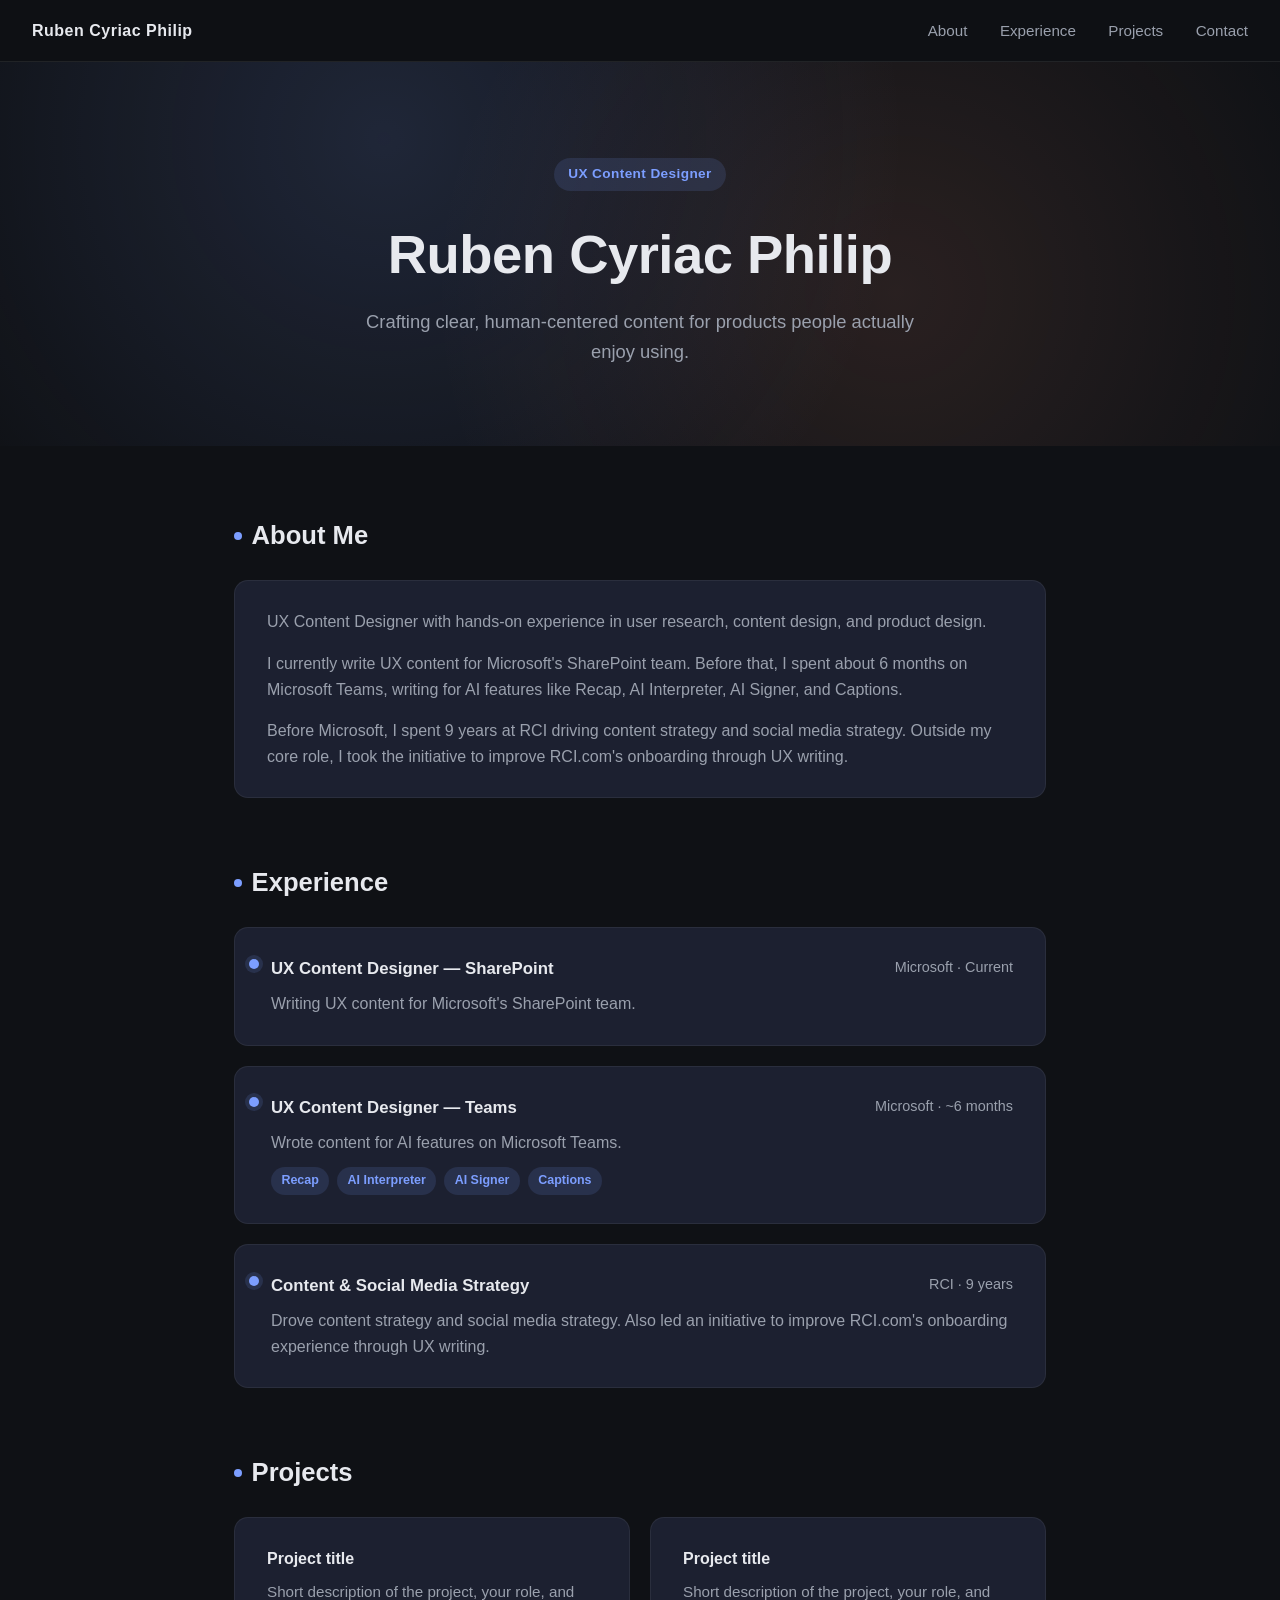
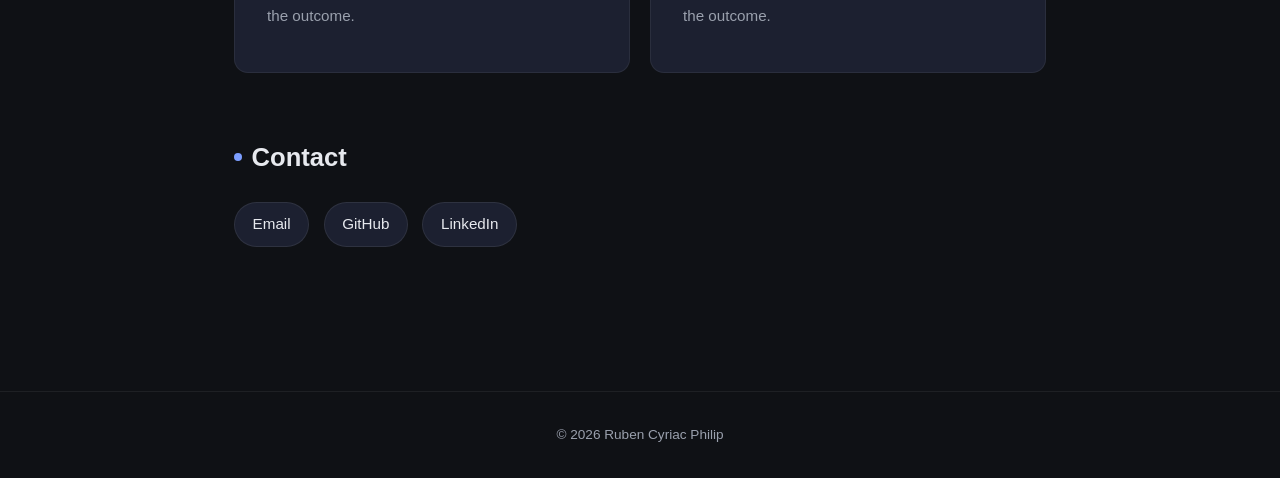
==== index.html @ 94744e7e "Update index.html" ====
<!DOCTYPE html>
<html lang="en">
<head>
<meta charset="UTF-8">
<meta name="viewport" content="width=device-width, initial-scale=1.0">
<title>Ruben Cyriac Philip - UX Content Designer</title>
<style>
  :root {
    --bg: #0f1115;
    --bg-alt: #161923;
    --card: #1c2030;
    --accent: #7c9eff;
    --accent-soft: #7c9eff22;
    --text: #e7e9ee;
    --text-dim: #9aa0ad;
    --radius: 14px;
  }
  * { box-sizing: border-box; }
  html { scroll-behavior: smooth; }
  body {
    margin: 0;
    font-family: -apple-system, BlinkMacSystemFont, 'Segoe UI', Roboto, Helvetica, Arial, sans-serif;
    background: var(--bg);
    color: var(--text);
    line-height: 1.6;
  }
  nav {
    position: sticky;
    top: 0;
    z-index: 10;
    display: flex;
    justify-content: space-between;
    align-items: center;
    padding: 1.1rem 2rem;
    background: rgba(15,17,21,0.85);
    backdrop-filter: blur(8px);
    border-bottom: 1px solid #ffffff14;
  }
  nav .brand {
    font-weight: 700;
    letter-spacing: 0.5px;
    color: var(--text);
    text-decoration: none;
  }
  nav .links a {
    color: var(--text-dim);
    text-decoration: none;
    margin-left: 1.75rem;
    font-size: 0.95rem;
    transition: color 0.2s ease;
  }
  nav .links a:hover { color: var(--accent); }
  header.hero {
    text-align: center;
    padding: 6rem 1.5rem 5rem;
    background:
      radial-gradient(circle at 30% 20%, #7c9eff26, transparent 55%),
      radial-gradient(circle at 70% 60%, #ff9c7c1c, transparent 50%),
      var(--bg);
  }
  header.hero .eyebrow {
    display: inline-block;
    padding: 0.35rem 0.9rem;
    border-radius: 999px;
    background: var(--accent-soft);
    color: var(--accent);
    font-size: 0.85rem;
    font-weight: 600;
    letter-spacing: 0.4px;
    margin-bottom: 1.25rem;
  }
  header.hero h1 {
    margin: 0 0 0.6rem;
    font-size: clamp(2.2rem, 5vw, 3.4rem);
    font-weight: 800;
    letter-spacing: -0.5px;
  }
  header.hero p {
    margin: 0 auto;
    max-width: 560px;
    color: var(--text-dim);
    font-size: 1.15rem;
  }
  main {
    max-width: 860px;
    margin: 0 auto;
    padding: 3rem 1.5rem 5rem;
  }
  section { margin-bottom: 4rem; scroll-margin-top: 5rem; }
  section > h2 {
    font-size: 1.6rem;
    margin-bottom: 1.5rem;
    display: flex;
    align-items: center;
    gap: 0.6rem;
  }
  section > h2::before {
    content: '';
    width: 8px;
    height: 8px;
    border-radius: 50%;
    background: var(--accent);
    display: inline-block;
  }
  .card {
    background: var(--card);
    border: 1px solid #ffffff10;
    border-radius: var(--radius);
    padding: 1.75rem 2rem;
    transition: transform 0.2s ease, border-color 0.2s ease;
  }
  .card:hover {
    transform: translateY(-3px);
    border-color: #7c9eff44;
  }
  .about p { color: var(--text-dim); margin: 0 0 1rem; }
  .about p:last-child { margin-bottom: 0; }
  .timeline {
    display: flex;
    flex-direction: column;
    gap: 1.25rem;
  }
  .timeline .card {
    position: relative;
    padding-left: 2.25rem;
  }
  .timeline .card::before {
    content: '';
    position: absolute;
    left: 0.9rem;
    top: 1.9rem;
    width: 10px;
    height: 10px;
    border-radius: 50%;
    background: var(--accent);
    box-shadow: 0 0 0 4px var(--accent-soft);
  }
  .role-header {
    display: flex;
    justify-content: space-between;
    flex-wrap: wrap;
    gap: 0.5rem;
    margin-bottom: 0.5rem;
  }
  .role-title { font-weight: 700; font-size: 1.05rem; }
  .role-meta { color: var(--text-dim); font-size: 0.9rem; }
  .timeline .card p { color: var(--text-dim); margin: 0.5rem 0 0; }
  .tag-row { margin-top: 0.75rem; display: flex; flex-wrap: wrap; gap: 0.5rem; }
  .tag {
    background: var(--accent-soft);
    color: var(--accent);
    font-size: 0.78rem;
    font-weight: 600;
    padding: 0.25rem 0.65rem;
    border-radius: 999px;
  }
  .projects-grid {
    display: grid;
    grid-template-columns: repeat(auto-fit, minmax(220px, 1fr));
    gap: 1.25rem;
  }
  .projects-grid .card p { color: var(--text-dim); font-size: 0.95rem; margin-top: 0.5rem; }
  .contact-links { display: flex; flex-wrap: wrap; gap: 0.9rem; }
  .contact-links a {
    color: var(--text);
    text-decoration: none;
    background: var(--card);
    border: 1px solid #ffffff14;
    padding: 0.6rem 1.1rem;
    border-radius: 999px;
    font-size: 0.95rem;
    transition: all 0.2s ease;
  }
  .contact-links a:hover {
    border-color: var(--accent);
    color: var(--accent);
  }
  footer {
    text-align: center;
    padding: 2rem;
    color: var(--text-dim);
    font-size: 0.85rem;
    border-top: 1px solid #ffffff10;
  }
</style>
</head>
<body>
  <nav>
    <a class="brand" href="#">Ruben Cyriac Philip</a>
    <div class="links">
      <a href="#about">About</a>
      <a href="#experience">Experience</a>
      <a href="#projects">Projects</a>
      <a href="#contact">Contact</a>
    </div>
  </nav>

  <header class="hero">
    <span class="eyebrow">UX Content Designer</span>
    <h1>Ruben Cyriac Philip</h1>
    <p>Crafting clear, human-centered content for products people actually enjoy using.</p>
  </header>

  <main>
    <section id="about">
      <h2>About Me</h2>
      <div class="card about">
        <p>UX Content Designer with hands-on experience in user research, content design, and product design.</p>
        <p>I currently write UX content for Microsoft's SharePoint team. Before that, I spent about 6 months on Microsoft Teams, writing for AI features like Recap, AI Interpreter, AI Signer, and Captions.</p>
        <p>Before Microsoft, I spent 9 years at RCI driving content strategy and social media strategy. Outside my core role, I took the initiative to improve RCI.com's onboarding through UX writing.</p>
      </div>
    </section>

    <section id="experience">
      <h2>Experience</h2>
      <div class="timeline">
        <div class="card">
          <div class="role-header">
            <span class="role-title">UX Content Designer &mdash; SharePoint</span>
            <span class="role-meta">Microsoft &middot; Current</span>
          </div>
          <p>Writing UX content for Microsoft's SharePoint team.</p>
        </div>
        <div class="card">
          <div class="role-header">
            <span class="role-title">UX Content Designer &mdash; Teams</span>
            <span class="role-meta">Microsoft &middot; ~6 months</span>
          </div>
          <p>Wrote content for AI features on Microsoft Teams.</p>
          <div class="tag-row">
            <span class="tag">Recap</span>
            <span class="tag">AI Interpreter</span>
            <span class="tag">AI Signer</span>
            <span class="tag">Captions</span>
          </div>
        </div>
        <div class="card">
          <div class="role-header">
            <span class="role-title">Content &amp; Social Media Strategy</span>
            <span class="role-meta">RCI &middot; 9 years</span>
          </div>
          <p>Drove content strategy and social media strategy. Also led an initiative to improve RCI.com's onboarding experience through UX writing.</p>
        </div>
      </div>
    </section>

    <section id="projects">
      <h2>Projects</h2>
      <div class="projects-grid">
        <div class="card">
          <strong>Project title</strong>
          <p>Short description of the project, your role, and the outcome.</p>
        </div>
        <div class="card">
          <strong>Project title</strong>
          <p>Short description of the project, your role, and the outcome.</p>
        </div>
      </div>
    </section>

    <section id="contact">
      <h2>Contact</h2>
      <div class="contact-links">
        <a href="mailto:you@example.com">Email</a>
        <a href="https://github.com/rubencyriacphilip">GitHub</a>
        <a href="#">LinkedIn</a>
      </div>
    </section>
  </main>

  <footer>&copy; 2026 Ruben Cyriac Philip</footer>
</body>
</html>
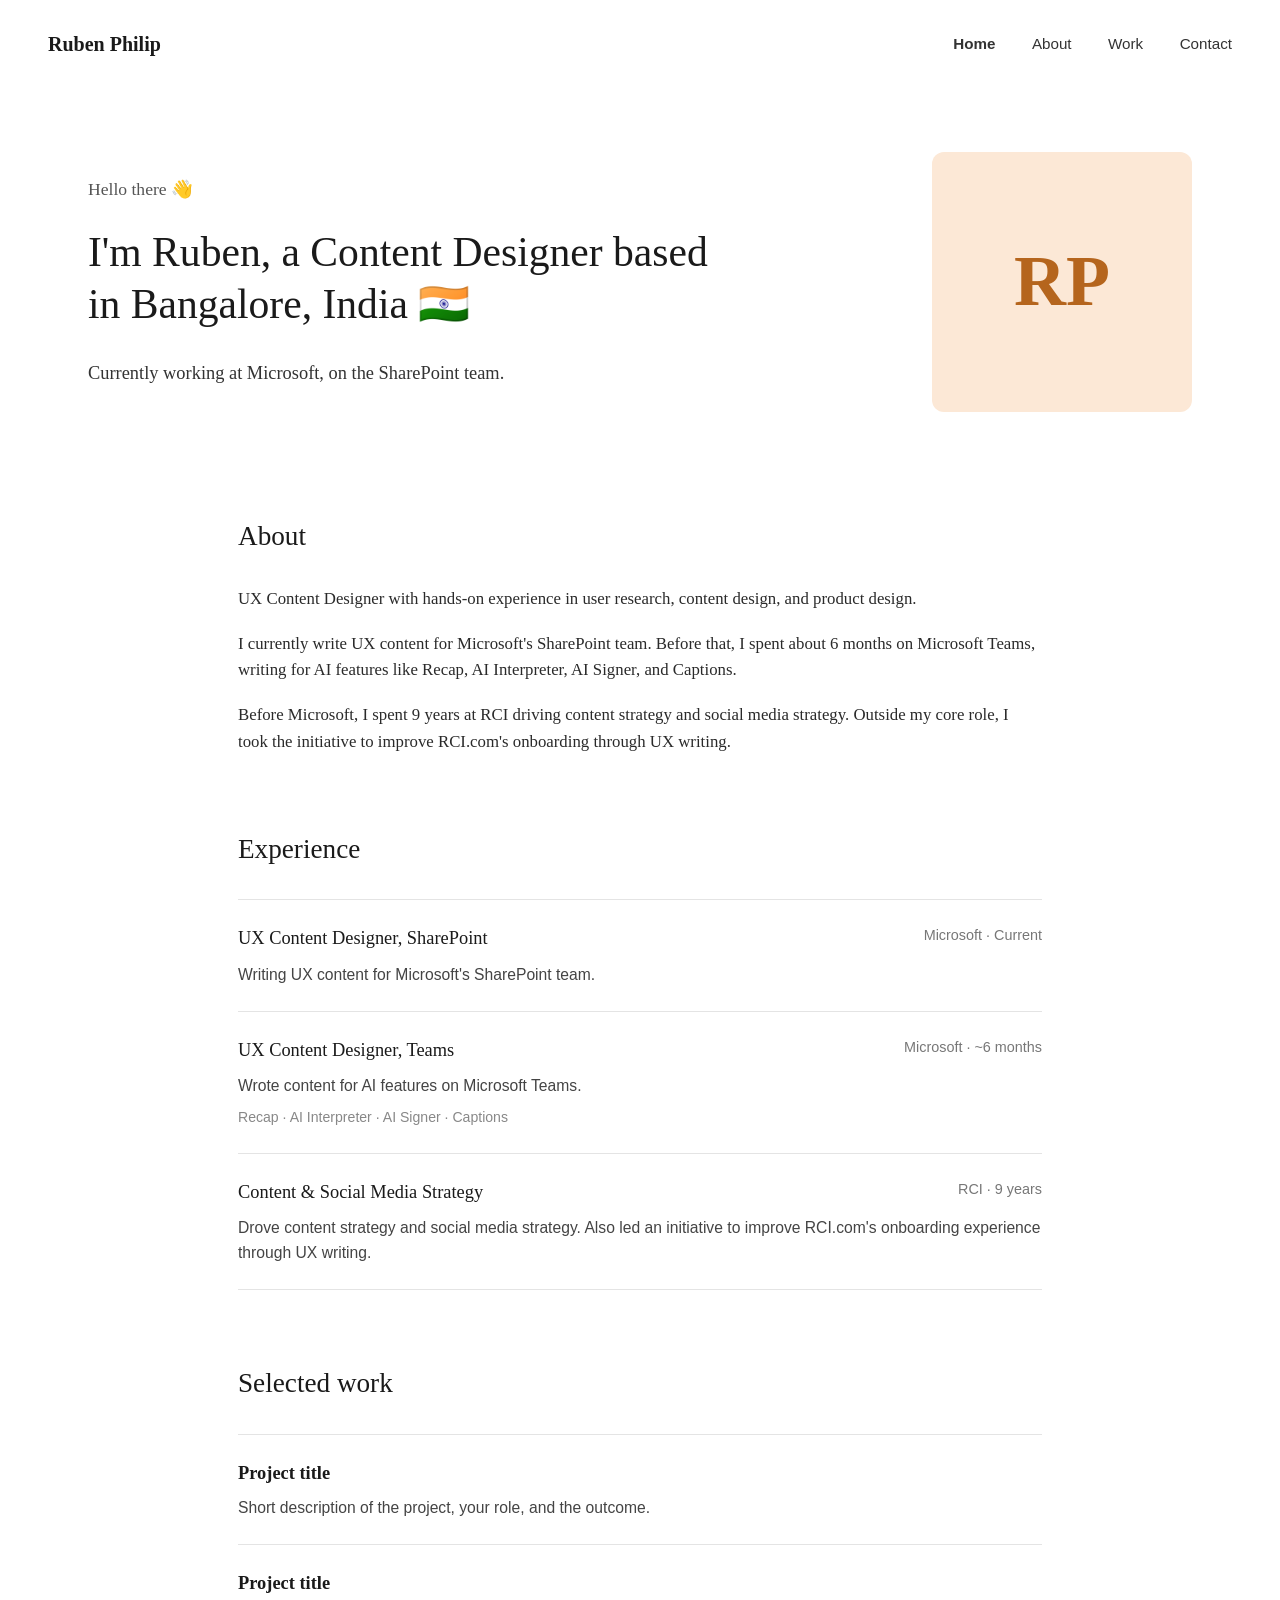
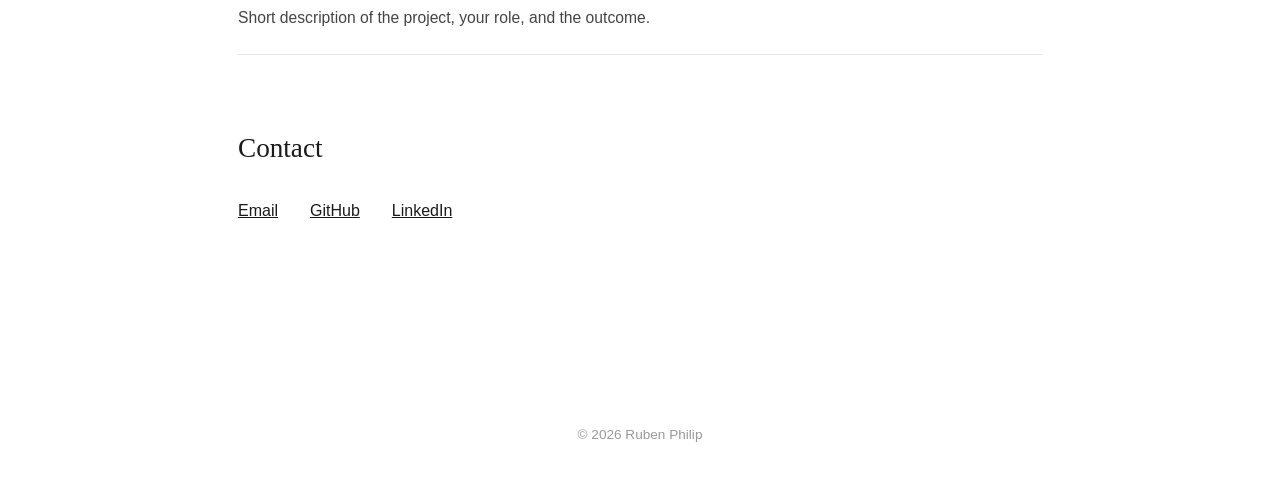
==== commit a70a648a: "Update index.html" ====
--- a/index.html
+++ b/index.html
@@ -3,208 +3,197 @@
 <head>
 <meta charset="UTF-8">
 <meta name="viewport" content="width=device-width, initial-scale=1.0">
-<title>Ruben Cyriac Philip - UX Content Designer</title>
+<title>Ruben Philip - Content Designer</title>
 <style>
-  :root {
-    --bg: #0f1115;
-    --bg-alt: #161923;
-    --card: #1c2030;
-    --accent: #7c9eff;
-    --accent-soft: #7c9eff22;
-    --text: #e7e9ee;
-    --text-dim: #9aa0ad;
-    --radius: 14px;
-  }
   * { box-sizing: border-box; }
-  html { scroll-behavior: smooth; }
   body {
     margin: 0;
-    font-family: -apple-system, BlinkMacSystemFont, 'Segoe UI', Roboto, Helvetica, Arial, sans-serif;
-    background: var(--bg);
-    color: var(--text);
+    color: #1a1a1a;
+    background: #ffffff;
+    font-family: Georgia, 'Times New Roman', serif;
     line-height: 1.6;
   }
-  nav {
-    position: sticky;
-    top: 0;
-    z-index: 10;
+  .nav {
     display: flex;
     justify-content: space-between;
     align-items: center;
-    padding: 1.1rem 2rem;
-    background: rgba(15,17,21,0.85);
-    backdrop-filter: blur(8px);
-    border-bottom: 1px solid #ffffff14;
-  }
-  nav .brand {
+    padding: 1.75rem 3rem;
+    font-family: -apple-system, BlinkMacSystemFont, 'Segoe UI', Arial, sans-serif;
+  }
+  .nav .brand {
+    font-family: Georgia, 'Times New Roman', serif;
     font-weight: 700;
-    letter-spacing: 0.5px;
-    color: var(--text);
+    font-size: 1.25rem;
+    color: #1a1a1a;
     text-decoration: none;
   }
-  nav .links a {
-    color: var(--text-dim);
+  .nav .links a {
+    color: #333;
     text-decoration: none;
-    margin-left: 1.75rem;
+    margin-left: 2rem;
     font-size: 0.95rem;
-    transition: color 0.2s ease;
-  }
-  nav .links a:hover { color: var(--accent); }
-  header.hero {
-    text-align: center;
-    padding: 6rem 1.5rem 5rem;
-    background:
-      radial-gradient(circle at 30% 20%, #7c9eff26, transparent 55%),
-      radial-gradient(circle at 70% 60%, #ff9c7c1c, transparent 50%),
-      var(--bg);
-  }
-  header.hero .eyebrow {
-    display: inline-block;
-    padding: 0.35rem 0.9rem;
-    border-radius: 999px;
-    background: var(--accent-soft);
-    color: var(--accent);
-    font-size: 0.85rem;
-    font-weight: 600;
-    letter-spacing: 0.4px;
-    margin-bottom: 1.25rem;
-  }
-  header.hero h1 {
-    margin: 0 0 0.6rem;
-    font-size: clamp(2.2rem, 5vw, 3.4rem);
-    font-weight: 800;
-    letter-spacing: -0.5px;
-  }
-  header.hero p {
+  }
+  .nav .links a:hover { text-decoration: underline; }
+  .nav .links a.active { font-weight: 700; }
+
+  .hero {
+    display: flex;
+    align-items: center;
+    justify-content: space-between;
+    gap: 3rem;
+    padding: 4rem 3rem 5rem;
+    max-width: 1200px;
     margin: 0 auto;
-    max-width: 560px;
-    color: var(--text-dim);
+  }
+  .hero-text { max-width: 620px; }
+  .greeting {
+    color: #555;
+    font-size: 1.1rem;
+    margin-bottom: 1.5rem;
+  }
+  .hero h1 {
+    font-size: 2.6rem;
+    line-height: 1.25;
+    margin: 0 0 1.75rem;
+    font-weight: 400;
+  }
+  .hero .subtext {
     font-size: 1.15rem;
-  }
+    color: #333;
+  }
+  .avatar {
+    flex-shrink: 0;
+    width: 260px;
+    height: 260px;
+    border-radius: 12px;
+    background: #fce8d6;
+    display: flex;
+    align-items: center;
+    justify-content: center;
+    font-family: Georgia, serif;
+    font-size: 4.5rem;
+    font-weight: 700;
+    color: #b5651d;
+  }
+
   main {
-    max-width: 860px;
+    max-width: 900px;
     margin: 0 auto;
-    padding: 3rem 1.5rem 5rem;
-  }
-  section { margin-bottom: 4rem; scroll-margin-top: 5rem; }
-  section > h2 {
-    font-size: 1.6rem;
-    margin-bottom: 1.5rem;
-    display: flex;
-    align-items: center;
-    gap: 0.6rem;
-  }
-  section > h2::before {
-    content: '';
-    width: 8px;
-    height: 8px;
-    border-radius: 50%;
-    background: var(--accent);
-    display: inline-block;
-  }
-  .card {
-    background: var(--card);
-    border: 1px solid #ffffff10;
-    border-radius: var(--radius);
-    padding: 1.75rem 2rem;
-    transition: transform 0.2s ease, border-color 0.2s ease;
-  }
-  .card:hover {
-    transform: translateY(-3px);
-    border-color: #7c9eff44;
-  }
-  .about p { color: var(--text-dim); margin: 0 0 1rem; }
-  .about p:last-child { margin-bottom: 0; }
-  .timeline {
-    display: flex;
-    flex-direction: column;
-    gap: 1.25rem;
-  }
-  .timeline .card {
-    position: relative;
-    padding-left: 2.25rem;
-  }
-  .timeline .card::before {
-    content: '';
-    position: absolute;
-    left: 0.9rem;
-    top: 1.9rem;
-    width: 10px;
-    height: 10px;
-    border-radius: 50%;
-    background: var(--accent);
-    box-shadow: 0 0 0 4px var(--accent-soft);
-  }
-  .role-header {
+    padding: 0 3rem 6rem;
+  }
+  section { margin-bottom: 4.5rem; scroll-margin-top: 3rem; }
+  section h2 {
+    font-size: 1.7rem;
+    font-weight: 400;
+    margin-bottom: 1.75rem;
+  }
+
+  .about p {
+    font-size: 1.05rem;
+    color: #2a2a2a;
+    margin: 0 0 1.1rem;
+  }
+
+  .role {
+    padding: 1.5rem 0;
+    border-top: 1px solid #e4e4e4;
+  }
+  .role:last-child { border-bottom: 1px solid #e4e4e4; }
+  .role-top {
     display: flex;
     justify-content: space-between;
     flex-wrap: wrap;
     gap: 0.5rem;
-    margin-bottom: 0.5rem;
-  }
-  .role-title { font-weight: 700; font-size: 1.05rem; }
-  .role-meta { color: var(--text-dim); font-size: 0.9rem; }
-  .timeline .card p { color: var(--text-dim); margin: 0.5rem 0 0; }
-  .tag-row { margin-top: 0.75rem; display: flex; flex-wrap: wrap; gap: 0.5rem; }
-  .tag {
-    background: var(--accent-soft);
-    color: var(--accent);
-    font-size: 0.78rem;
-    font-weight: 600;
-    padding: 0.25rem 0.65rem;
-    border-radius: 999px;
-  }
-  .projects-grid {
-    display: grid;
-    grid-template-columns: repeat(auto-fit, minmax(220px, 1fr));
-    gap: 1.25rem;
-  }
-  .projects-grid .card p { color: var(--text-dim); font-size: 0.95rem; margin-top: 0.5rem; }
-  .contact-links { display: flex; flex-wrap: wrap; gap: 0.9rem; }
-  .contact-links a {
-    color: var(--text);
-    text-decoration: none;
-    background: var(--card);
-    border: 1px solid #ffffff14;
-    padding: 0.6rem 1.1rem;
-    border-radius: 999px;
-    font-size: 0.95rem;
-    transition: all 0.2s ease;
-  }
-  .contact-links a:hover {
-    border-color: var(--accent);
-    color: var(--accent);
-  }
+    margin-bottom: 0.4rem;
+  }
+  .role-title { font-size: 1.15rem; }
+  .role-meta {
+    font-family: -apple-system, BlinkMacSystemFont, 'Segoe UI', Arial, sans-serif;
+    color: #777;
+    font-size: 0.9rem;
+    white-space: nowrap;
+  }
+  .role p {
+    font-family: -apple-system, BlinkMacSystemFont, 'Segoe UI', Arial, sans-serif;
+    color: #444;
+    font-size: 0.98rem;
+    margin: 0.5rem 0 0;
+  }
+  .role .tags {
+    font-family: -apple-system, BlinkMacSystemFont, 'Segoe UI', Arial, sans-serif;
+    color: #888;
+    font-size: 0.88rem;
+    margin-top: 0.5rem;
+  }
+
+  .work-item {
+    padding: 1.5rem 0;
+    border-top: 1px solid #e4e4e4;
+  }
+  .work-item:last-child { border-bottom: 1px solid #e4e4e4; }
+  .work-item h3 {
+    font-size: 1.15rem;
+    font-weight: 700;
+    margin: 0 0 0.4rem;
+  }
+  .work-item p {
+    font-family: -apple-system, BlinkMacSystemFont, 'Segoe UI', Arial, sans-serif;
+    color: #444;
+    font-size: 0.98rem;
+    margin: 0;
+  }
+
+  .contact-links {
+    font-family: -apple-system, BlinkMacSystemFont, 'Segoe UI', Arial, sans-serif;
+    display: flex;
+    gap: 2rem;
+    font-size: 1rem;
+  }
+  .contact-links a { color: #1a1a1a; }
+  .contact-links a:hover { text-decoration: none; color: #777; }
+
   footer {
+    font-family: -apple-system, BlinkMacSystemFont, 'Segoe UI', Arial, sans-serif;
     text-align: center;
     padding: 2rem;
-    color: var(--text-dim);
+    color: #999;
     font-size: 0.85rem;
-    border-top: 1px solid #ffffff10;
+  }
+
+  @media (max-width: 720px) {
+    .hero { flex-direction: column-reverse; padding: 2.5rem 1.5rem 3rem; }
+    .nav { padding: 1.25rem 1.5rem; }
+    .nav .links a { margin-left: 1rem; }
+    main { padding: 0 1.5rem 4rem; }
+    .avatar { width: 180px; height: 180px; font-size: 3rem; }
+    .hero h1 { font-size: 2rem; }
   }
 </style>
 </head>
 <body>
-  <nav>
-    <a class="brand" href="#">Ruben Cyriac Philip</a>
+  <nav class="nav">
+    <a class="brand" href="#">Ruben Philip</a>
     <div class="links">
+      <a class="active" href="#">Home</a>
       <a href="#about">About</a>
-      <a href="#experience">Experience</a>
-      <a href="#projects">Projects</a>
+      <a href="#work">Work</a>
       <a href="#contact">Contact</a>
     </div>
   </nav>
 
-  <header class="hero">
-    <span class="eyebrow">UX Content Designer</span>
-    <h1>Ruben Cyriac Philip</h1>
-    <p>Crafting clear, human-centered content for products people actually enjoy using.</p>
-  </header>
+  <div class="hero">
+    <div class="hero-text">
+      <p class="greeting">Hello there &#128075;</p>
+      <h1>I'm Ruben, a Content Designer based in Bangalore, India &#127470;&#127475;</h1>
+      <p class="subtext">Currently working at Microsoft, on the SharePoint team.</p>
+    </div>
+    <div class="avatar">RP</div>
+  </div>
 
   <main>
     <section id="about">
-      <h2>About Me</h2>
-      <div class="card about">
+      <h2>About</h2>
+      <div class="about">
         <p>UX Content Designer with hands-on experience in user research, content design, and product design.</p>
         <p>I currently write UX content for Microsoft's SharePoint team. Before that, I spent about 6 months on Microsoft Teams, writing for AI features like Recap, AI Interpreter, AI Signer, and Captions.</p>
         <p>Before Microsoft, I spent 9 years at RCI driving content strategy and social media strategy. Outside my core role, I took the initiative to improve RCI.com's onboarding through UX writing.</p>
@@ -213,48 +202,44 @@
 
     <section id="experience">
       <h2>Experience</h2>
-      <div class="timeline">
-        <div class="card">
-          <div class="role-header">
-            <span class="role-title">UX Content Designer &mdash; SharePoint</span>
-            <span class="role-meta">Microsoft &middot; Current</span>
-          </div>
-          <p>Writing UX content for Microsoft's SharePoint team.</p>
+
+      <div class="role">
+        <div class="role-top">
+          <span class="role-title">UX Content Designer, SharePoint</span>
+          <span class="role-meta">Microsoft &middot; Current</span>
         </div>
-        <div class="card">
-          <div class="role-header">
-            <span class="role-title">UX Content Designer &mdash; Teams</span>
-            <span class="role-meta">Microsoft &middot; ~6 months</span>
-          </div>
-          <p>Wrote content for AI features on Microsoft Teams.</p>
-          <div class="tag-row">
-            <span class="tag">Recap</span>
-            <span class="tag">AI Interpreter</span>
-            <span class="tag">AI Signer</span>
-            <span class="tag">Captions</span>
-          </div>
+        <p>Writing UX content for Microsoft's SharePoint team.</p>
+      </div>
+
+      <div class="role">
+        <div class="role-top">
+          <span class="role-title">UX Content Designer, Teams</span>
+          <span class="role-meta">Microsoft &middot; ~6 months</span>
         </div>
-        <div class="card">
-          <div class="role-header">
-            <span class="role-title">Content &amp; Social Media Strategy</span>
-            <span class="role-meta">RCI &middot; 9 years</span>
-          </div>
-          <p>Drove content strategy and social media strategy. Also led an initiative to improve RCI.com's onboarding experience through UX writing.</p>
+        <p>Wrote content for AI features on Microsoft Teams.</p>
+        <p class="tags">Recap &middot; AI Interpreter &middot; AI Signer &middot; Captions</p>
+      </div>
+
+      <div class="role">
+        <div class="role-top">
+          <span class="role-title">Content &amp; Social Media Strategy</span>
+          <span class="role-meta">RCI &middot; 9 years</span>
         </div>
-      </div>
-    </section>
-
-    <section id="projects">
-      <h2>Projects</h2>
-      <div class="projects-grid">
-        <div class="card">
-          <strong>Project title</strong>
-          <p>Short description of the project, your role, and the outcome.</p>
-        </div>
-        <div class="card">
-          <strong>Project title</strong>
-          <p>Short description of the project, your role, and the outcome.</p>
-        </div>
+        <p>Drove content strategy and social media strategy. Also led an initiative to improve RCI.com's onboarding experience through UX writing.</p>
+      </div>
+    </section>
+
+    <section id="work">
+      <h2>Selected work</h2>
+
+      <div class="work-item">
+        <h3>Project title</h3>
+        <p>Short description of the project, your role, and the outcome.</p>
+      </div>
+
+      <div class="work-item">
+        <h3>Project title</h3>
+        <p>Short description of the project, your role, and the outcome.</p>
       </div>
     </section>
 
@@ -268,6 +253,6 @@
     </section>
   </main>
 
-  <footer>&copy; 2026 Ruben Cyriac Philip</footer>
+  <footer>&copy; 2026 Ruben Philip</footer>
 </body>
 </html>
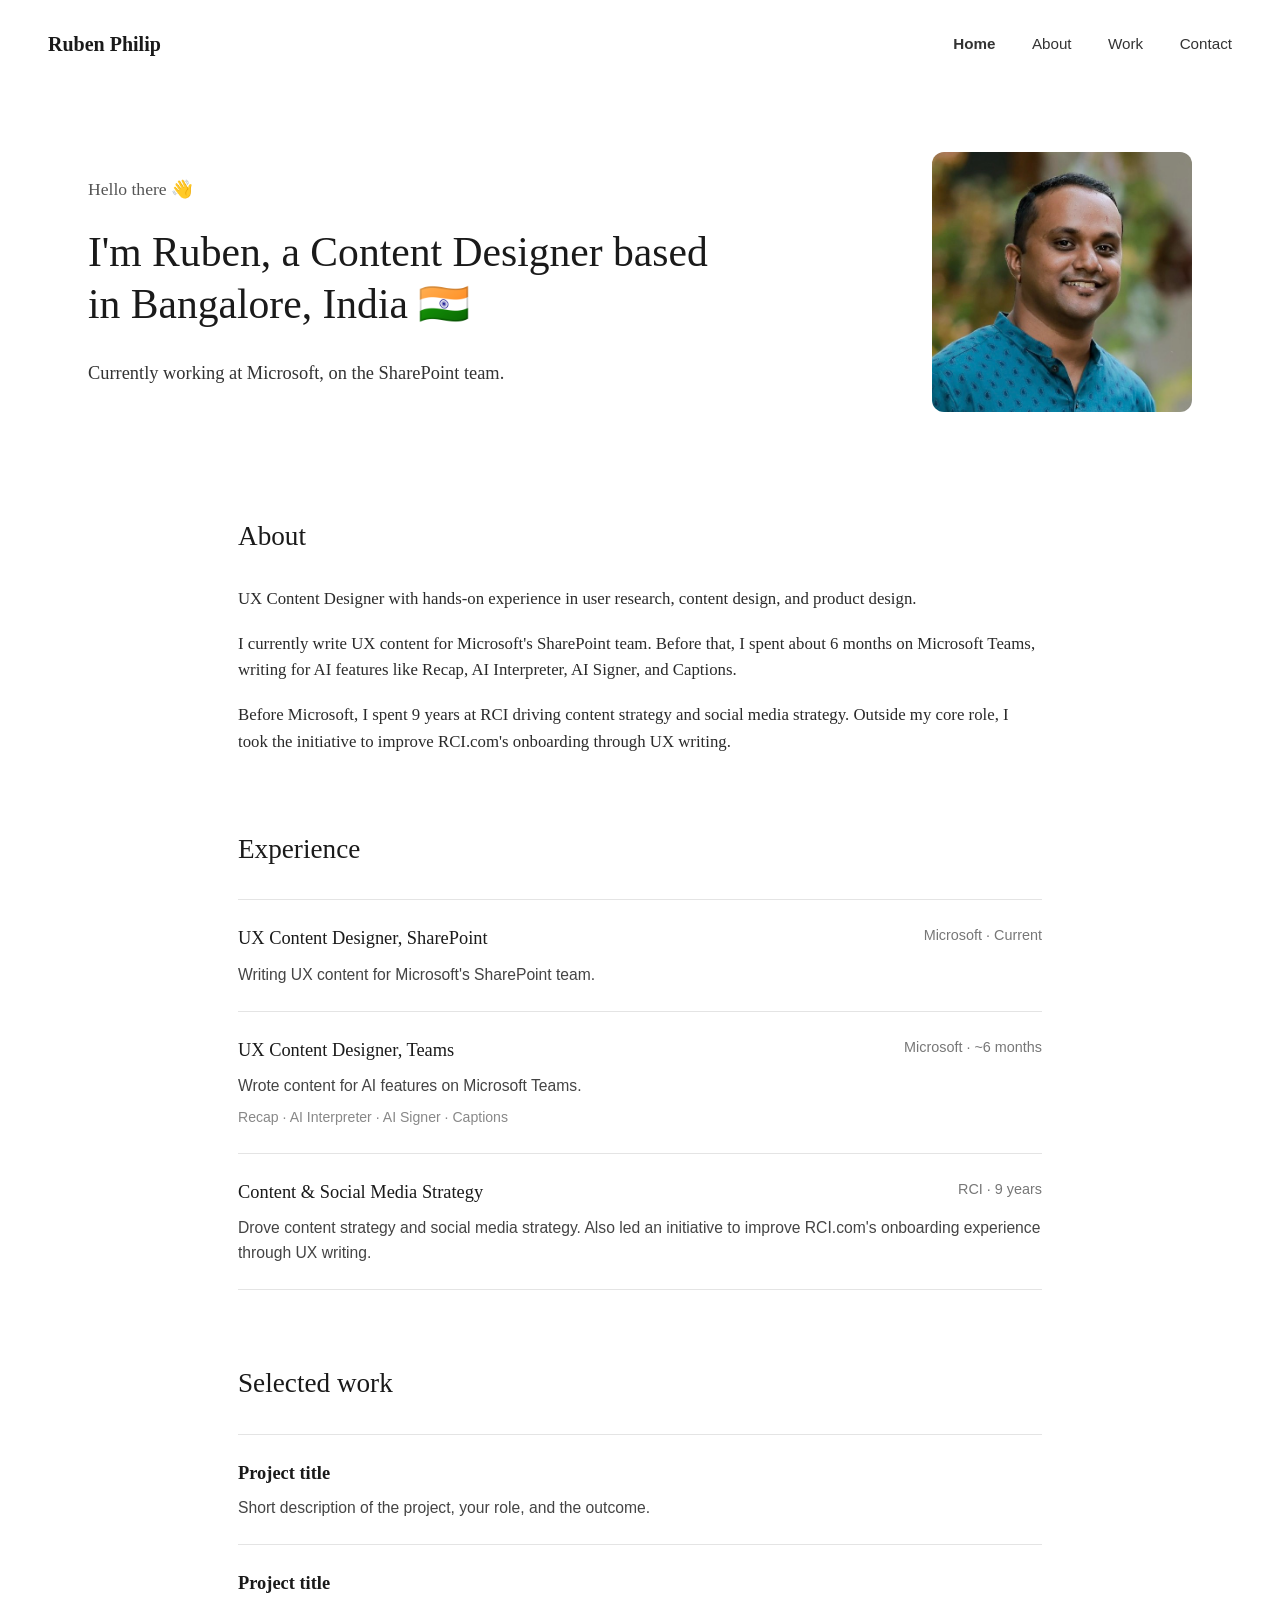
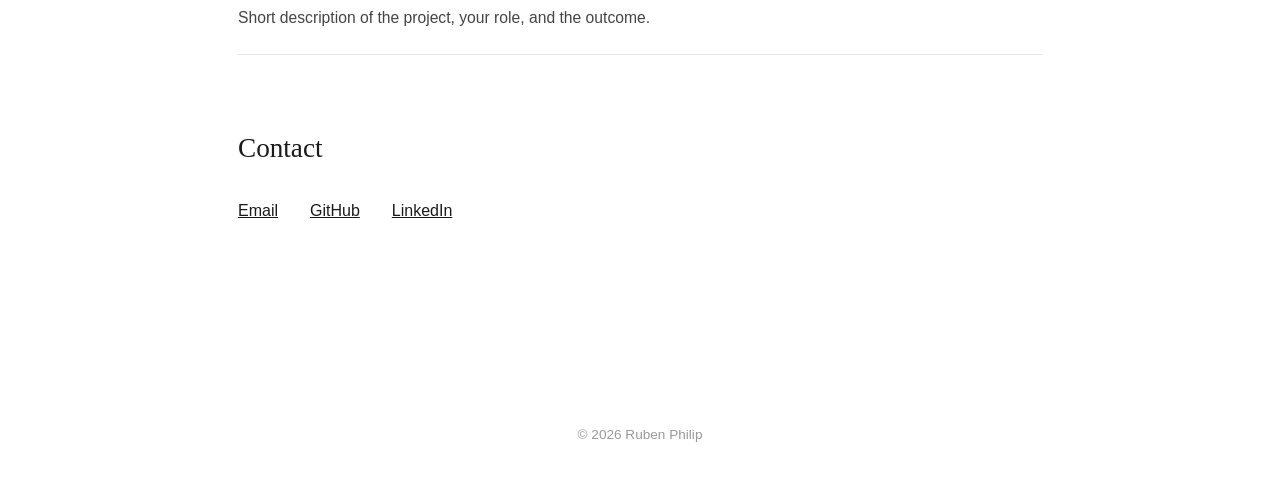
==== commit 6d6a0e1c: "Update index.html" ====
--- a/index.html
+++ b/index.html
@@ -66,14 +66,14 @@
     width: 260px;
     height: 260px;
     border-radius: 12px;
+    overflow: hidden;
     background: #fce8d6;
-    display: flex;
-    align-items: center;
-    justify-content: center;
-    font-family: Georgia, serif;
-    font-size: 4.5rem;
-    font-weight: 700;
-    color: #b5651d;
+  }
+  .avatar img {
+    width: 100%;
+    height: 100%;
+    object-fit: cover;
+    display: block;
   }
 
   main {
@@ -165,7 +165,7 @@
     .nav { padding: 1.25rem 1.5rem; }
     .nav .links a { margin-left: 1rem; }
     main { padding: 0 1.5rem 4rem; }
-    .avatar { width: 180px; height: 180px; font-size: 3rem; }
+    .avatar { width: 180px; height: 180px; }
     .hero h1 { font-size: 2rem; }
   }
 </style>
@@ -187,7 +187,7 @@
       <h1>I'm Ruben, a Content Designer based in Bangalore, India &#127470;&#127475;</h1>
       <p class="subtext">Currently working at Microsoft, on the SharePoint team.</p>
     </div>
-    <div class="avatar">RP</div>
+    <div class="avatar"><img src="ruben.jpg" alt="Ruben Philip"></div>
   </div>
 
   <main>
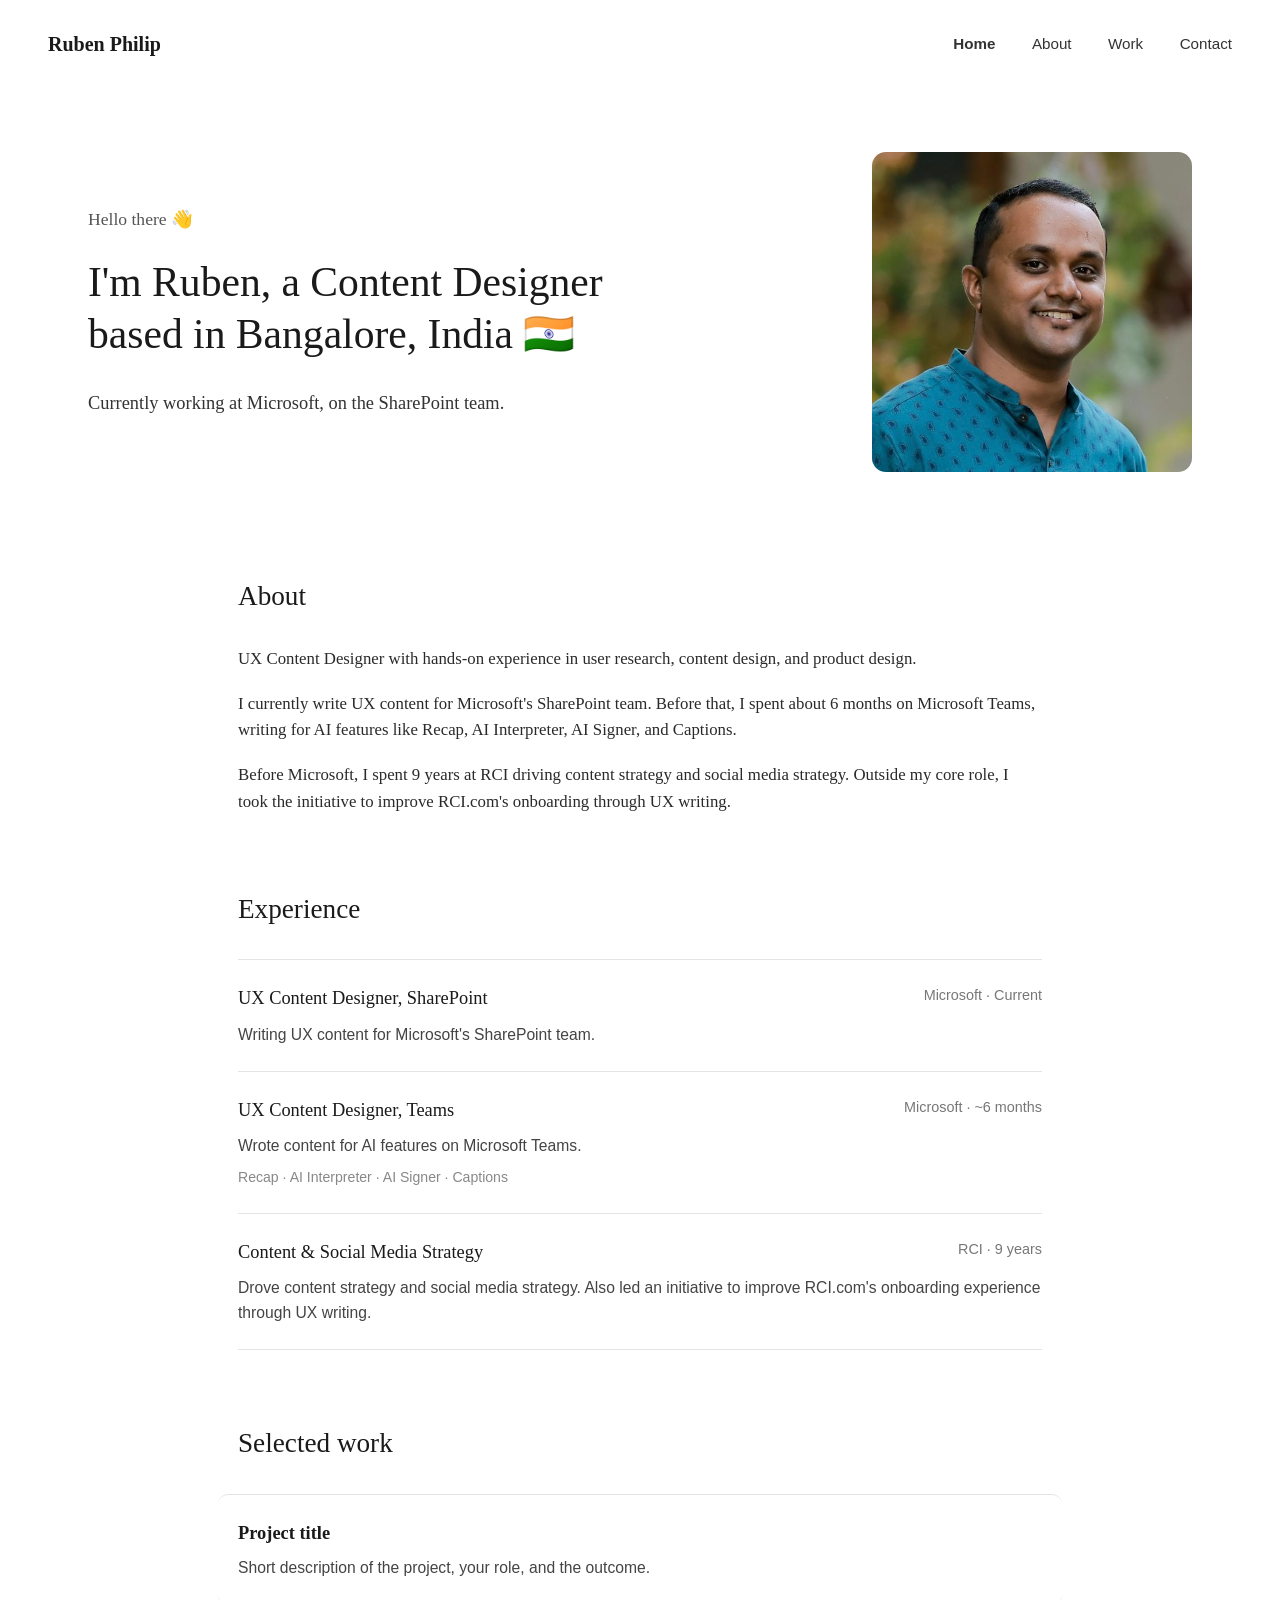
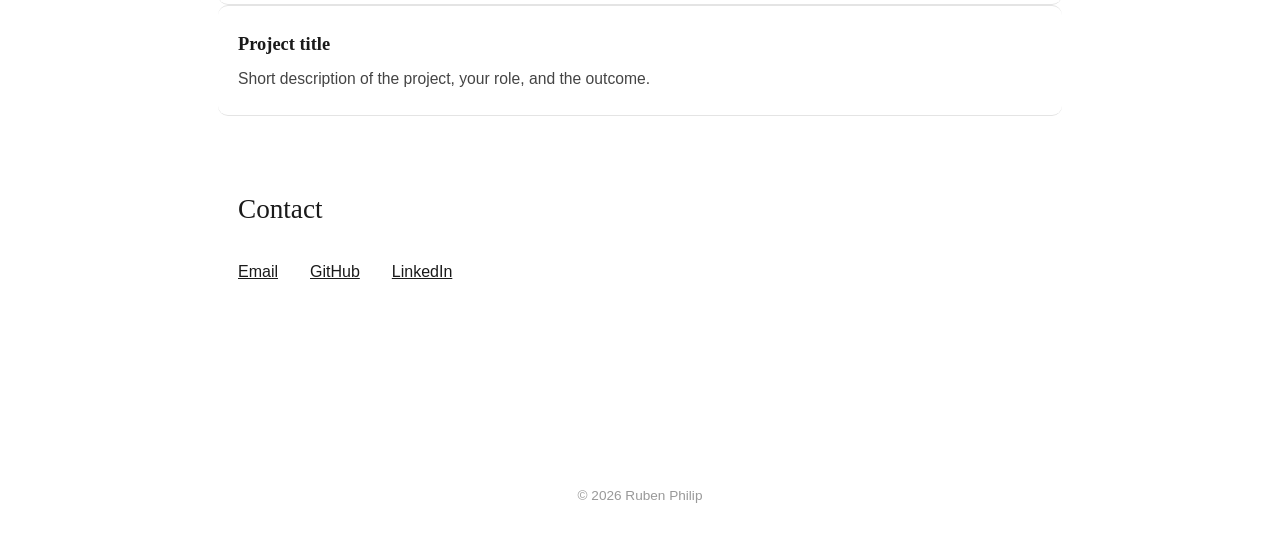
==== commit 2a9ec078: "Update index.html" ====
--- a/index.html
+++ b/index.html
@@ -40,12 +40,12 @@
     display: flex;
     align-items: center;
     justify-content: space-between;
-    gap: 3rem;
+    gap: 2rem;
     padding: 4rem 3rem 5rem;
     max-width: 1200px;
     margin: 0 auto;
   }
-  .hero-text { max-width: 620px; }
+  .hero-text { max-width: 560px; }
   .greeting {
     color: #555;
     font-size: 1.1rem;
@@ -63,9 +63,9 @@
   }
   .avatar {
     flex-shrink: 0;
-    width: 260px;
-    height: 260px;
-    border-radius: 12px;
+    width: 320px;
+    height: 320px;
+    border-radius: 14px;
     overflow: hidden;
     background: #fce8d6;
   }
@@ -127,14 +127,34 @@
   }
 
   .work-item {
-    padding: 1.5rem 0;
+    display: block;
+    padding: 1.5rem 1.25rem;
+    margin: 0 -1.25rem;
     border-top: 1px solid #e4e4e4;
-  }
-  .work-item:last-child { border-bottom: 1px solid #e4e4e4; }
+    color: inherit;
+    text-decoration: none;
+    border-radius: 10px;
+    transition: background 0.15s ease;
+  }
+  .work-item:last-of-type { border-bottom: 1px solid #e4e4e4; }
+  a.work-item:hover { background: #f7f6f4; cursor: pointer; }
   .work-item h3 {
+    display: flex;
+    align-items: center;
+    gap: 0.5rem;
     font-size: 1.15rem;
     font-weight: 700;
     margin: 0 0 0.4rem;
+  }
+  .work-arrow {
+    opacity: 0;
+    transform: translateX(-4px);
+    transition: opacity 0.15s ease, transform 0.15s ease;
+    font-weight: 400;
+  }
+  a.work-item:hover .work-arrow {
+    opacity: 1;
+    transform: translateX(0);
   }
   .work-item p {
     font-family: -apple-system, BlinkMacSystemFont, 'Segoe UI', Arial, sans-serif;
@@ -161,11 +181,11 @@
   }
 
   @media (max-width: 720px) {
-    .hero { flex-direction: column-reverse; padding: 2.5rem 1.5rem 3rem; }
+    .hero { flex-direction: column-reverse; padding: 2.5rem 1.5rem 3rem; gap: 1.5rem; }
     .nav { padding: 1.25rem 1.5rem; }
     .nav .links a { margin-left: 1rem; }
     main { padding: 0 1.5rem 4rem; }
-    .avatar { width: 180px; height: 180px; }
+    .avatar { width: 220px; height: 220px; }
     .hero h1 { font-size: 2rem; }
   }
 </style>
@@ -183,8 +203,8 @@
 
   <div class="hero">
     <div class="hero-text">
-      <p class="greeting">Hello there &#128075;</p>
-      <h1>I'm Ruben, a Content Designer based in Bangalore, India &#127470;&#127475;</h1>
+      <p class="greeting">Hello there 👋</p>
+      <h1>I'm Ruben, a Content Designer based in Bangalore, India 🇮🇳</h1>
       <p class="subtext">Currently working at Microsoft, on the SharePoint team.</p>
     </div>
     <div class="avatar"><img src="ruben.jpg" alt="Ruben Philip"></div>
@@ -206,7 +226,7 @@
       <div class="role">
         <div class="role-top">
           <span class="role-title">UX Content Designer, SharePoint</span>
-          <span class="role-meta">Microsoft &middot; Current</span>
+          <span class="role-meta">Microsoft · Current</span>
         </div>
         <p>Writing UX content for Microsoft's SharePoint team.</p>
       </div>
@@ -214,16 +234,16 @@
       <div class="role">
         <div class="role-top">
           <span class="role-title">UX Content Designer, Teams</span>
-          <span class="role-meta">Microsoft &middot; ~6 months</span>
+          <span class="role-meta">Microsoft · ~6 months</span>
         </div>
         <p>Wrote content for AI features on Microsoft Teams.</p>
-        <p class="tags">Recap &middot; AI Interpreter &middot; AI Signer &middot; Captions</p>
+        <p class="tags">Recap · AI Interpreter · AI Signer · Captions</p>
       </div>
 
       <div class="role">
         <div class="role-top">
           <span class="role-title">Content &amp; Social Media Strategy</span>
-          <span class="role-meta">RCI &middot; 9 years</span>
+          <span class="role-meta">RCI · 9 years</span>
         </div>
         <p>Drove content strategy and social media strategy. Also led an initiative to improve RCI.com's onboarding experience through UX writing.</p>
       </div>
@@ -232,10 +252,10 @@
     <section id="work">
       <h2>Selected work</h2>
 
-      <div class="work-item">
-        <h3>Project title</h3>
+      <a class="work-item" href="work/project-1.html">
+        <h3>Project title <span class="work-arrow">→</span></h3>
         <p>Short description of the project, your role, and the outcome.</p>
-      </div>
+      </a>
 
       <div class="work-item">
         <h3>Project title</h3>
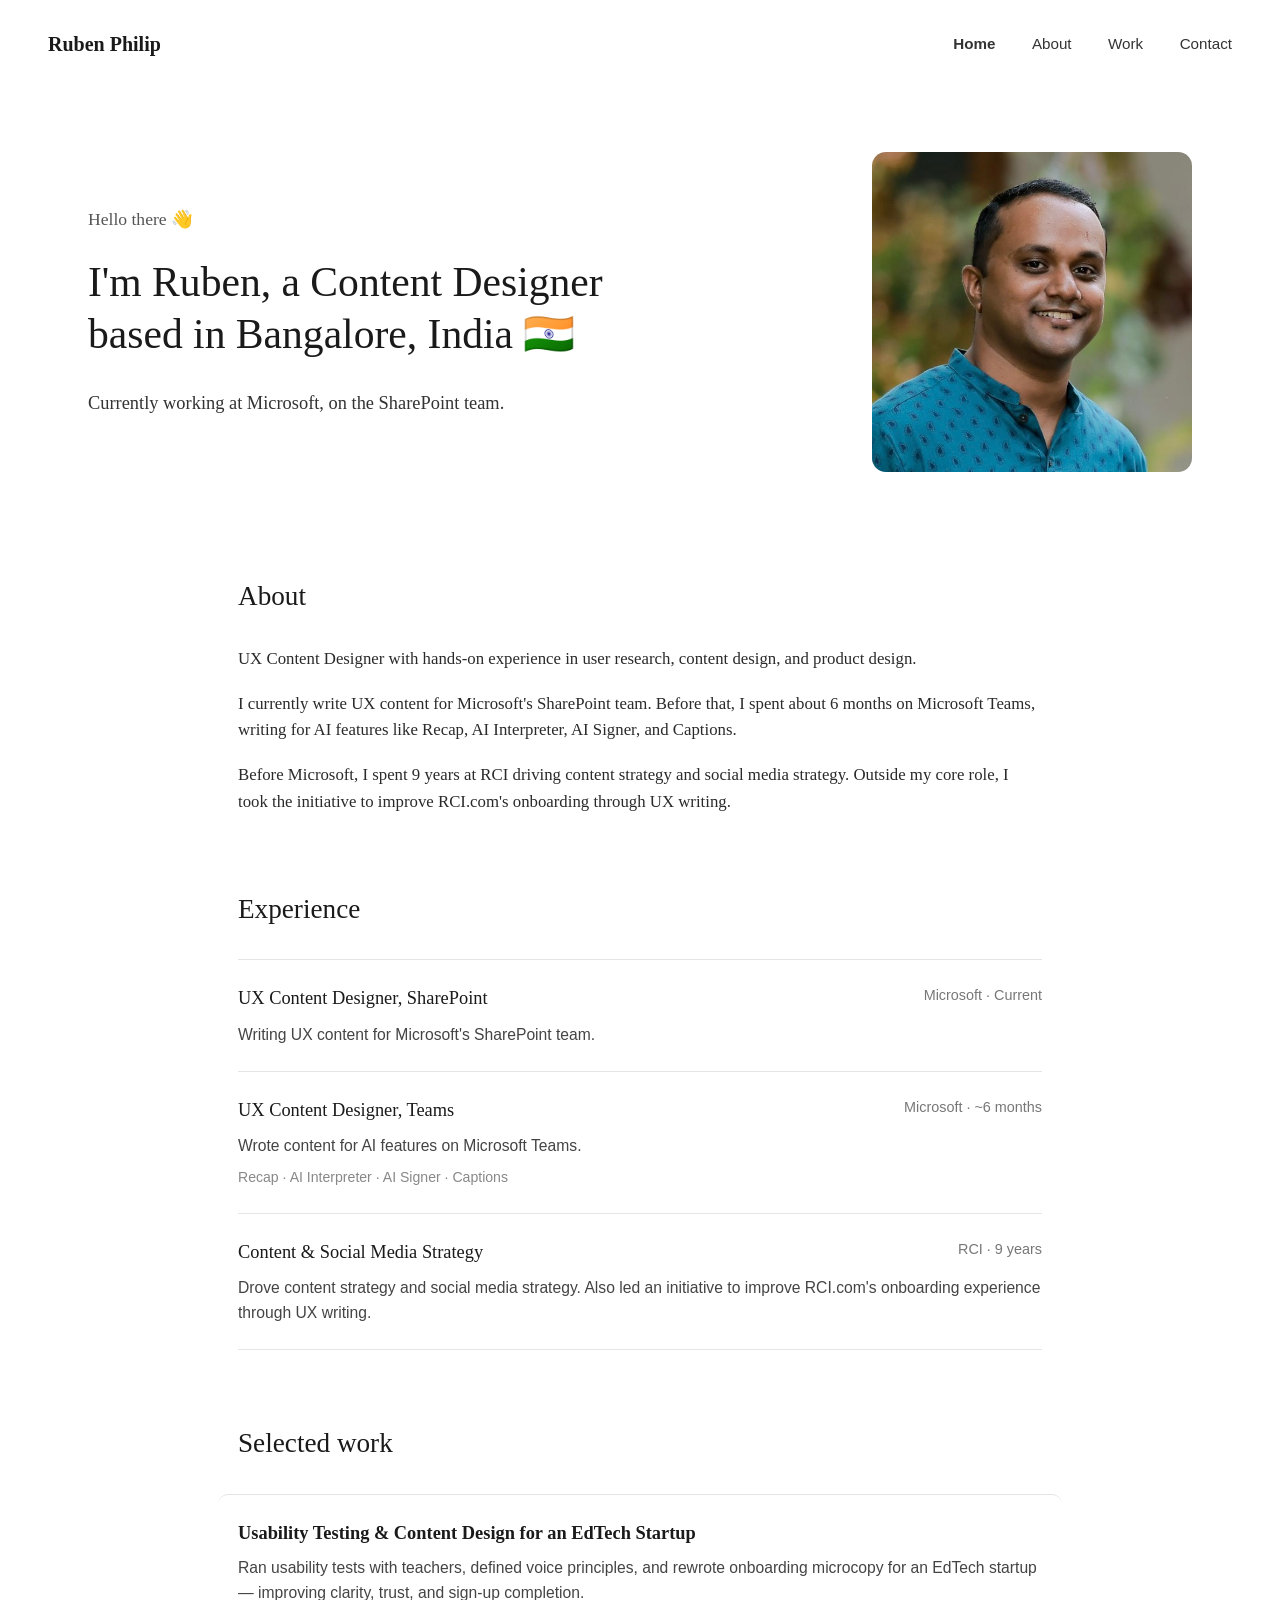
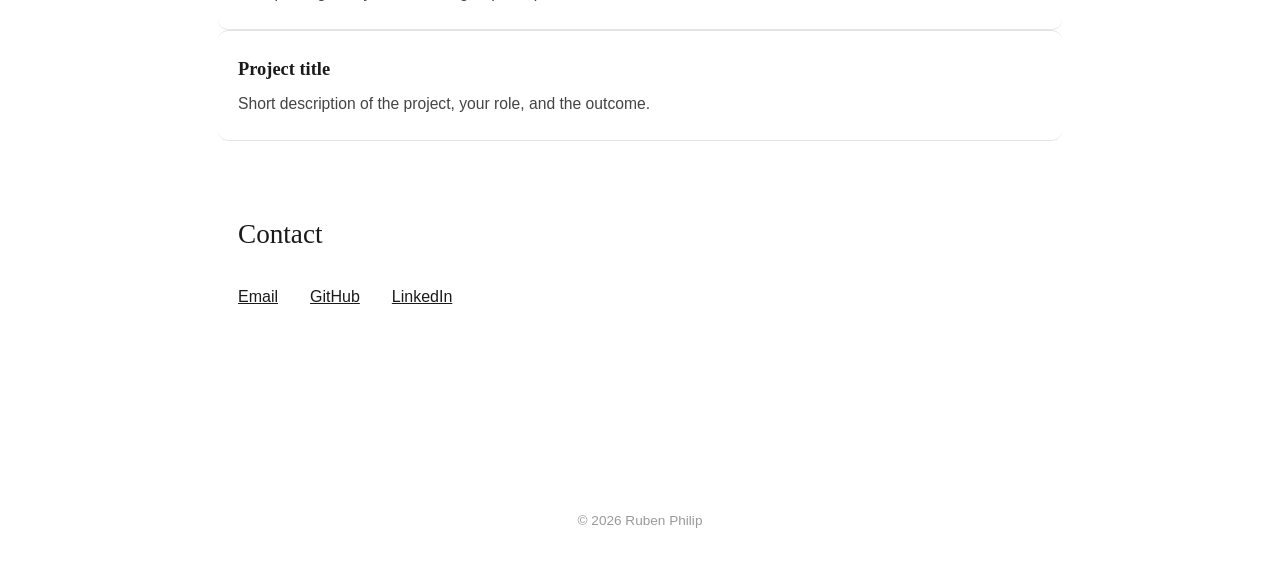
==== commit abf2289b: "Add Blackbox EdTech case study to selected work" ====
--- a/index.html
+++ b/index.html
@@ -253,8 +253,8 @@
       <h2>Selected work</h2>
 
       <a class="work-item" href="work/project-1.html">
-        <h3>Project title <span class="work-arrow">→</span></h3>
-        <p>Short description of the project, your role, and the outcome.</p>
+        <h3>Usability Testing &amp; Content Design for an EdTech Startup <span class="work-arrow">→</span></h3>
+        <p>Ran usability tests with teachers, defined voice principles, and rewrote onboarding microcopy for an EdTech startup — improving clarity, trust, and sign-up completion.</p>
       </a>
 
       <div class="work-item">
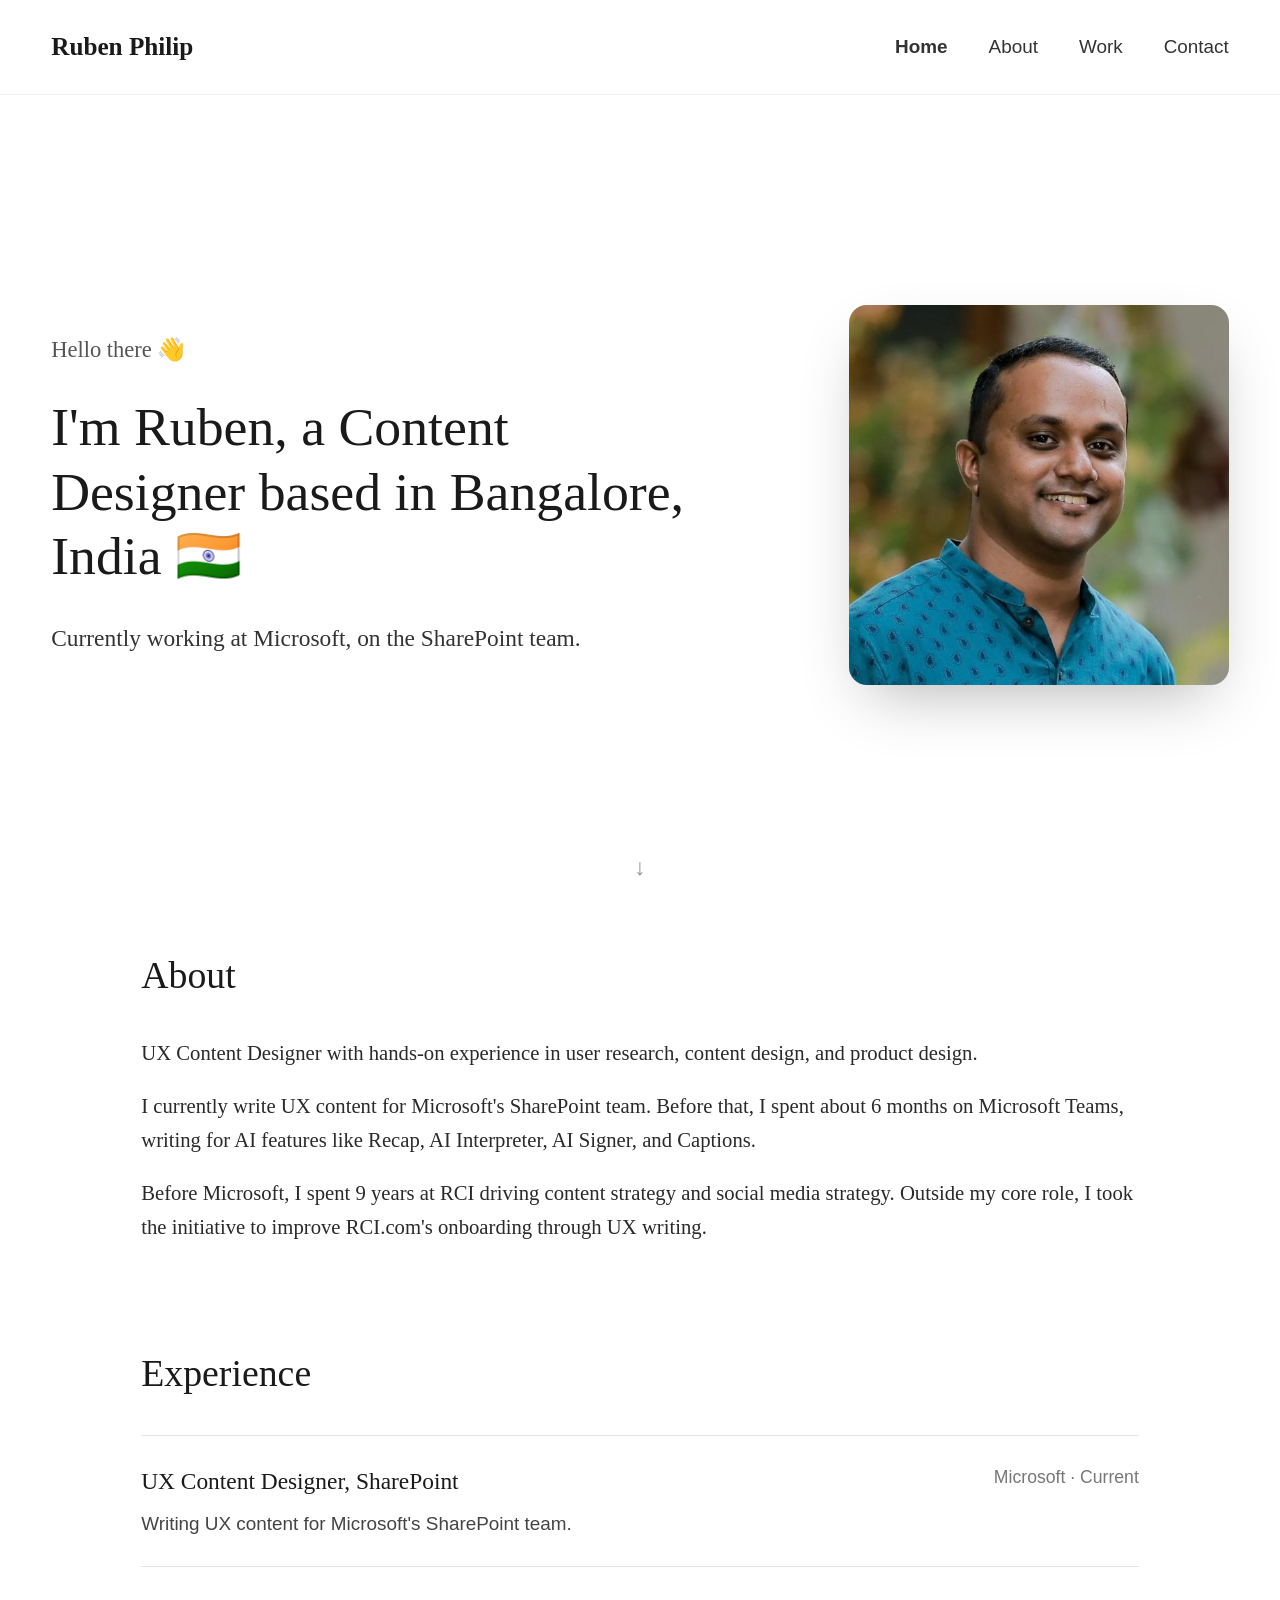
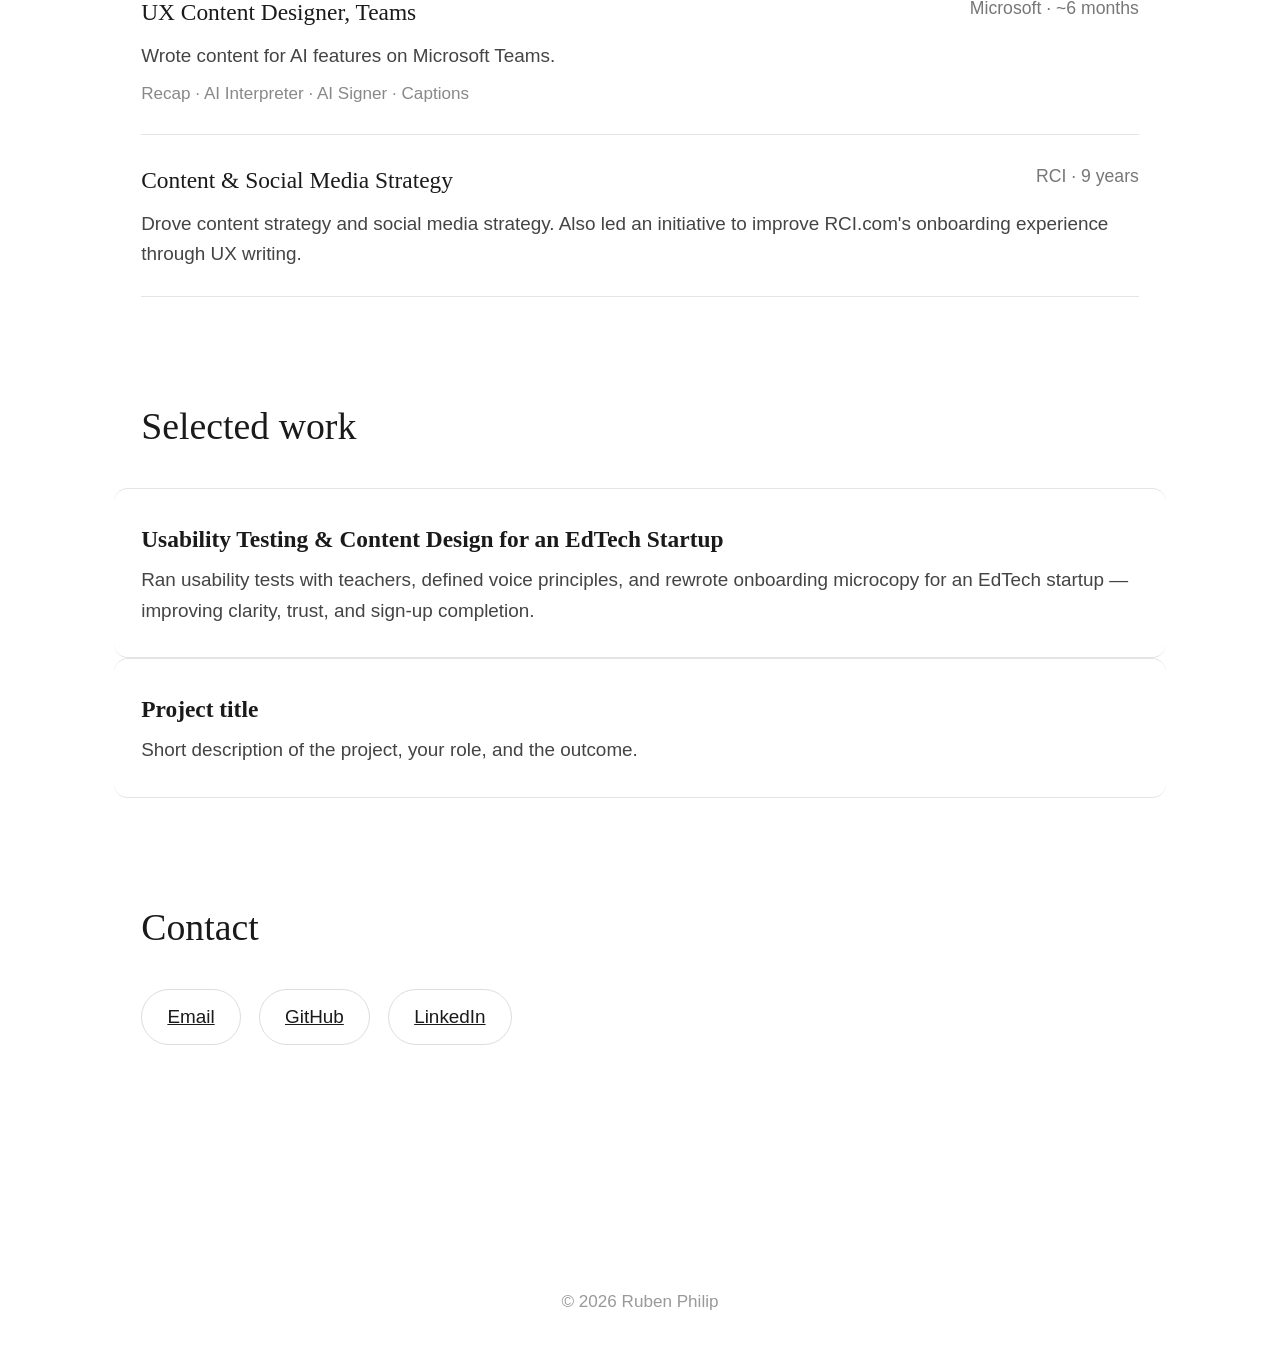
==== commit 2dcfc6d1: "Modernize homepage: bigger type, full-fold hero, wider layout, better hover states" ====
--- a/index.html
+++ b/index.html
@@ -6,6 +6,7 @@
 <title>Ruben Philip - Content Designer</title>
 <style>
   * { box-sizing: border-box; }
+  html { font-size: 112.5%; scroll-behavior: smooth; }
   body {
     margin: 0;
     color: #1a1a1a;
@@ -17,13 +18,20 @@
     display: flex;
     justify-content: space-between;
     align-items: center;
-    padding: 1.75rem 3rem;
-    font-family: -apple-system, BlinkMacSystemFont, 'Segoe UI', Arial, sans-serif;
+    padding: 1.5rem clamp(1.5rem, 4vw, 4rem);
+    font-family: -apple-system, BlinkMacSystemFont, 'Segoe UI', Arial, sans-serif;
+    position: sticky;
+    top: 0;
+    background: rgba(255,255,255,0.85);
+    backdrop-filter: blur(10px);
+    -webkit-backdrop-filter: blur(10px);
+    border-bottom: 1px solid rgba(0,0,0,0.06);
+    z-index: 10;
   }
   .nav .brand {
     font-family: Georgia, 'Times New Roman', serif;
     font-weight: 700;
-    font-size: 1.25rem;
+    font-size: 1.4rem;
     color: #1a1a1a;
     text-decoration: none;
   }
@@ -31,7 +39,7 @@
     color: #333;
     text-decoration: none;
     margin-left: 2rem;
-    font-size: 0.95rem;
+    font-size: 1.05rem;
   }
   .nav .links a:hover { text-decoration: underline; }
   .nav .links a.active { font-weight: 700; }
@@ -40,34 +48,37 @@
     display: flex;
     align-items: center;
     justify-content: space-between;
-    gap: 2rem;
-    padding: 4rem 3rem 5rem;
-    max-width: 1200px;
+    gap: 3rem;
+    padding: clamp(2rem, 6vh, 4rem) clamp(1.5rem, 4vw, 4rem) 4rem;
+    max-width: 1360px;
     margin: 0 auto;
-  }
-  .hero-text { max-width: 560px; }
+    min-height: calc(100vh - 82px);
+    position: relative;
+  }
+  .hero-text { max-width: 640px; }
   .greeting {
     color: #555;
-    font-size: 1.1rem;
+    font-size: 1.25rem;
     margin-bottom: 1.5rem;
   }
   .hero h1 {
-    font-size: 2.6rem;
-    line-height: 1.25;
+    font-size: clamp(2.8rem, 4.2vw, 3.75rem);
+    line-height: 1.2;
     margin: 0 0 1.75rem;
     font-weight: 400;
   }
   .hero .subtext {
-    font-size: 1.15rem;
+    font-size: 1.3rem;
     color: #333;
   }
   .avatar {
     flex-shrink: 0;
-    width: 320px;
-    height: 320px;
-    border-radius: 14px;
+    width: 380px;
+    height: 380px;
+    border-radius: 18px;
     overflow: hidden;
     background: #fce8d6;
+    box-shadow: 0 25px 60px -20px rgba(0,0,0,0.3);
   }
   .avatar img {
     width: 100%;
@@ -77,21 +88,21 @@
   }
 
   main {
-    max-width: 900px;
+    max-width: 1100px;
     margin: 0 auto;
-    padding: 0 3rem 6rem;
-  }
-  section { margin-bottom: 4.5rem; scroll-margin-top: 3rem; }
+    padding: 0 clamp(1.5rem, 4vw, 4rem) 6rem;
+  }
+  section { margin-bottom: 5.5rem; scroll-margin-top: 6rem; }
   section h2 {
-    font-size: 1.7rem;
+    font-size: 2.1rem;
     font-weight: 400;
     margin-bottom: 1.75rem;
   }
 
   .about p {
-    font-size: 1.05rem;
+    font-size: 1.15rem;
     color: #2a2a2a;
-    margin: 0 0 1.1rem;
+    margin: 0 0 1.15rem;
   }
 
   .role {
@@ -106,43 +117,43 @@
     gap: 0.5rem;
     margin-bottom: 0.4rem;
   }
-  .role-title { font-size: 1.15rem; }
+  .role-title { font-size: 1.3rem; }
   .role-meta {
     font-family: -apple-system, BlinkMacSystemFont, 'Segoe UI', Arial, sans-serif;
     color: #777;
-    font-size: 0.9rem;
+    font-size: 0.98rem;
     white-space: nowrap;
   }
   .role p {
     font-family: -apple-system, BlinkMacSystemFont, 'Segoe UI', Arial, sans-serif;
     color: #444;
-    font-size: 0.98rem;
+    font-size: 1.05rem;
     margin: 0.5rem 0 0;
   }
   .role .tags {
     font-family: -apple-system, BlinkMacSystemFont, 'Segoe UI', Arial, sans-serif;
     color: #888;
-    font-size: 0.88rem;
+    font-size: 0.95rem;
     margin-top: 0.5rem;
   }
 
   .work-item {
     display: block;
-    padding: 1.5rem 1.25rem;
-    margin: 0 -1.25rem;
+    padding: 1.75rem 1.5rem;
+    margin: 0 -1.5rem;
     border-top: 1px solid #e4e4e4;
     color: inherit;
     text-decoration: none;
-    border-radius: 10px;
-    transition: background 0.15s ease;
+    border-radius: 14px;
+    transition: background 0.2s ease, transform 0.2s ease, box-shadow 0.2s ease;
   }
   .work-item:last-of-type { border-bottom: 1px solid #e4e4e4; }
-  a.work-item:hover { background: #f7f6f4; cursor: pointer; }
+  a.work-item:hover { background: #f7f6f4; cursor: pointer; transform: translateY(-3px); box-shadow: 0 16px 36px -22px rgba(0,0,0,0.35); }
   .work-item h3 {
     display: flex;
     align-items: center;
     gap: 0.5rem;
-    font-size: 1.15rem;
+    font-size: 1.3rem;
     font-weight: 700;
     margin: 0 0 0.4rem;
   }
@@ -159,34 +170,51 @@
   .work-item p {
     font-family: -apple-system, BlinkMacSystemFont, 'Segoe UI', Arial, sans-serif;
     color: #444;
-    font-size: 0.98rem;
+    font-size: 1.05rem;
     margin: 0;
   }
 
   .contact-links {
     font-family: -apple-system, BlinkMacSystemFont, 'Segoe UI', Arial, sans-serif;
     display: flex;
-    gap: 2rem;
-    font-size: 1rem;
-  }
-  .contact-links a { color: #1a1a1a; }
-  .contact-links a:hover { text-decoration: none; color: #777; }
+    flex-wrap: wrap;
+    gap: 1rem;
+    font-size: 1.05rem;
+  }
+  .contact-links a { color: #1a1a1a; display: inline-block; padding: 0.65rem 1.4rem; border: 1px solid #ddd; border-radius: 999px; transition: background 0.2s ease, color 0.2s ease, border-color 0.2s ease; }
+  .contact-links a:hover { text-decoration: none; background: #1a1a1a; color: #fff; border-color: #1a1a1a; }
 
   footer {
     font-family: -apple-system, BlinkMacSystemFont, 'Segoe UI', Arial, sans-serif;
     text-align: center;
     padding: 2rem;
     color: #999;
-    font-size: 0.85rem;
+    font-size: 0.95rem;
   }
 
   @media (max-width: 720px) {
-    .hero { flex-direction: column-reverse; padding: 2.5rem 1.5rem 3rem; gap: 1.5rem; }
+    .hero { flex-direction: column-reverse; padding: 2.5rem 1.5rem 3rem; gap: 1.5rem; min-height: auto; }
     .nav { padding: 1.25rem 1.5rem; }
     .nav .links a { margin-left: 1rem; }
     main { padding: 0 1.5rem 4rem; }
-    .avatar { width: 220px; height: 220px; }
-    .hero h1 { font-size: 2rem; }
+    .avatar { width: 260px; height: 260px; }
+    .hero h1 { font-size: 2.1rem; }
+    .scroll-hint { display: none; }
+  }
+  .scroll-hint {
+    position: absolute;
+    bottom: 1.5rem;
+    left: 50%;
+    transform: translateX(-50%);
+    color: #999;
+    font-size: 1.3rem;
+    text-decoration: none;
+    animation: bounce 2s infinite;
+  }
+  .scroll-hint:hover { color: #1a1a1a; }
+  @keyframes bounce {
+    0%, 100% { transform: translateX(-50%) translateY(0); }
+    50% { transform: translateX(-50%) translateY(8px); }
   }
 </style>
 </head>
@@ -208,6 +236,7 @@
       <p class="subtext">Currently working at Microsoft, on the SharePoint team.</p>
     </div>
     <div class="avatar"><img src="ruben.jpg" alt="Ruben Philip"></div>
+    <a href="#about" class="scroll-hint" aria-label="Scroll to About section">&#8595;</a>
   </div>
 
   <main>
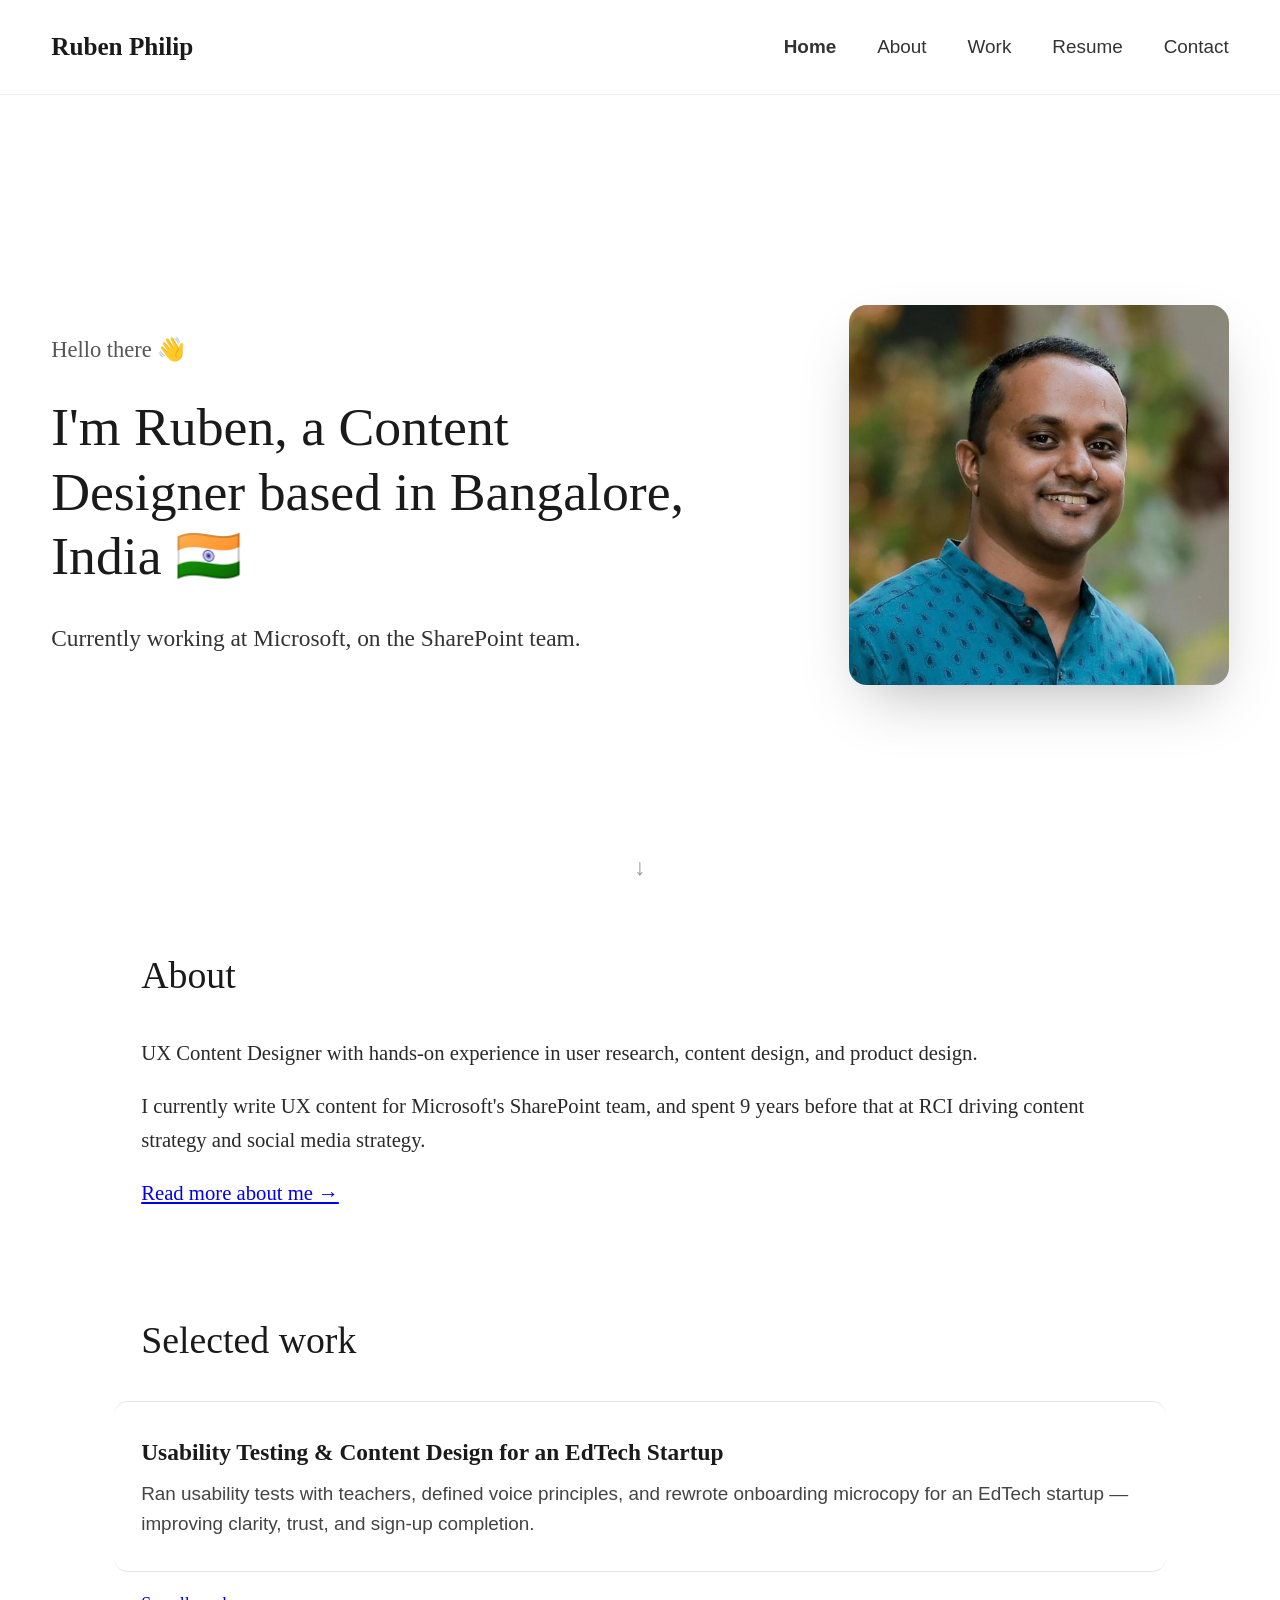
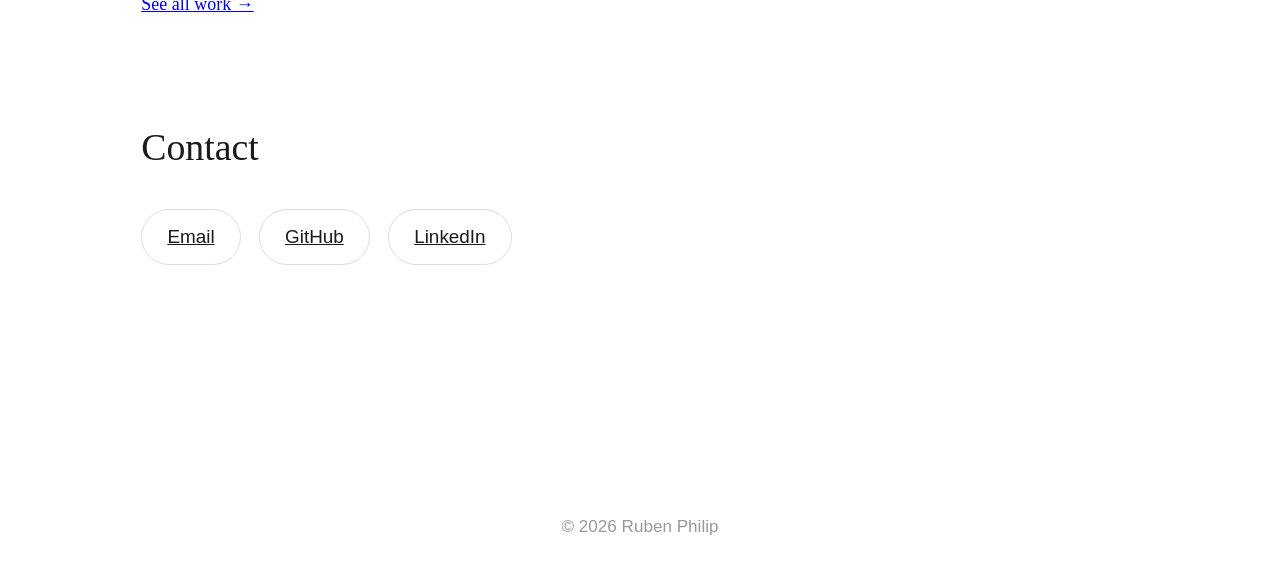
==== commit 39a58cbd: "Update index.html" ====
--- a/index.html
+++ b/index.html
@@ -4,228 +4,25 @@
 <meta charset="UTF-8">
 <meta name="viewport" content="width=device-width, initial-scale=1.0">
 <title>Ruben Philip - Content Designer</title>
-<style>
-  * { box-sizing: border-box; }
-  html { font-size: 112.5%; scroll-behavior: smooth; }
-  body {
-    margin: 0;
-    color: #1a1a1a;
-    background: #ffffff;
-    font-family: Georgia, 'Times New Roman', serif;
-    line-height: 1.6;
-  }
-  .nav {
-    display: flex;
-    justify-content: space-between;
-    align-items: center;
-    padding: 1.5rem clamp(1.5rem, 4vw, 4rem);
-    font-family: -apple-system, BlinkMacSystemFont, 'Segoe UI', Arial, sans-serif;
-    position: sticky;
-    top: 0;
-    background: rgba(255,255,255,0.85);
-    backdrop-filter: blur(10px);
-    -webkit-backdrop-filter: blur(10px);
-    border-bottom: 1px solid rgba(0,0,0,0.06);
-    z-index: 10;
-  }
-  .nav .brand {
-    font-family: Georgia, 'Times New Roman', serif;
-    font-weight: 700;
-    font-size: 1.4rem;
-    color: #1a1a1a;
-    text-decoration: none;
-  }
-  .nav .links a {
-    color: #333;
-    text-decoration: none;
-    margin-left: 2rem;
-    font-size: 1.05rem;
-  }
-  .nav .links a:hover { text-decoration: underline; }
-  .nav .links a.active { font-weight: 700; }
-
-  .hero {
-    display: flex;
-    align-items: center;
-    justify-content: space-between;
-    gap: 3rem;
-    padding: clamp(2rem, 6vh, 4rem) clamp(1.5rem, 4vw, 4rem) 4rem;
-    max-width: 1360px;
-    margin: 0 auto;
-    min-height: calc(100vh - 82px);
-    position: relative;
-  }
-  .hero-text { max-width: 640px; }
-  .greeting {
-    color: #555;
-    font-size: 1.25rem;
-    margin-bottom: 1.5rem;
-  }
-  .hero h1 {
-    font-size: clamp(2.8rem, 4.2vw, 3.75rem);
-    line-height: 1.2;
-    margin: 0 0 1.75rem;
-    font-weight: 400;
-  }
-  .hero .subtext {
-    font-size: 1.3rem;
-    color: #333;
-  }
-  .avatar {
-    flex-shrink: 0;
-    width: 380px;
-    height: 380px;
-    border-radius: 18px;
-    overflow: hidden;
-    background: #fce8d6;
-    box-shadow: 0 25px 60px -20px rgba(0,0,0,0.3);
-  }
-  .avatar img {
-    width: 100%;
-    height: 100%;
-    object-fit: cover;
-    display: block;
-  }
-
-  main {
-    max-width: 1100px;
-    margin: 0 auto;
-    padding: 0 clamp(1.5rem, 4vw, 4rem) 6rem;
-  }
-  section { margin-bottom: 5.5rem; scroll-margin-top: 6rem; }
-  section h2 {
-    font-size: 2.1rem;
-    font-weight: 400;
-    margin-bottom: 1.75rem;
-  }
-
-  .about p {
-    font-size: 1.15rem;
-    color: #2a2a2a;
-    margin: 0 0 1.15rem;
-  }
-
-  .role {
-    padding: 1.5rem 0;
-    border-top: 1px solid #e4e4e4;
-  }
-  .role:last-child { border-bottom: 1px solid #e4e4e4; }
-  .role-top {
-    display: flex;
-    justify-content: space-between;
-    flex-wrap: wrap;
-    gap: 0.5rem;
-    margin-bottom: 0.4rem;
-  }
-  .role-title { font-size: 1.3rem; }
-  .role-meta {
-    font-family: -apple-system, BlinkMacSystemFont, 'Segoe UI', Arial, sans-serif;
-    color: #777;
-    font-size: 0.98rem;
-    white-space: nowrap;
-  }
-  .role p {
-    font-family: -apple-system, BlinkMacSystemFont, 'Segoe UI', Arial, sans-serif;
-    color: #444;
-    font-size: 1.05rem;
-    margin: 0.5rem 0 0;
-  }
-  .role .tags {
-    font-family: -apple-system, BlinkMacSystemFont, 'Segoe UI', Arial, sans-serif;
-    color: #888;
-    font-size: 0.95rem;
-    margin-top: 0.5rem;
-  }
-
-  .work-item {
-    display: block;
-    padding: 1.75rem 1.5rem;
-    margin: 0 -1.5rem;
-    border-top: 1px solid #e4e4e4;
-    color: inherit;
-    text-decoration: none;
-    border-radius: 14px;
-    transition: background 0.2s ease, transform 0.2s ease, box-shadow 0.2s ease;
-  }
-  .work-item:last-of-type { border-bottom: 1px solid #e4e4e4; }
-  a.work-item:hover { background: #f7f6f4; cursor: pointer; transform: translateY(-3px); box-shadow: 0 16px 36px -22px rgba(0,0,0,0.35); }
-  .work-item h3 {
-    display: flex;
-    align-items: center;
-    gap: 0.5rem;
-    font-size: 1.3rem;
-    font-weight: 700;
-    margin: 0 0 0.4rem;
-  }
-  .work-arrow {
-    opacity: 0;
-    transform: translateX(-4px);
-    transition: opacity 0.15s ease, transform 0.15s ease;
-    font-weight: 400;
-  }
-  a.work-item:hover .work-arrow {
-    opacity: 1;
-    transform: translateX(0);
-  }
-  .work-item p {
-    font-family: -apple-system, BlinkMacSystemFont, 'Segoe UI', Arial, sans-serif;
-    color: #444;
-    font-size: 1.05rem;
-    margin: 0;
-  }
-
-  .contact-links {
-    font-family: -apple-system, BlinkMacSystemFont, 'Segoe UI', Arial, sans-serif;
-    display: flex;
-    flex-wrap: wrap;
-    gap: 1rem;
-    font-size: 1.05rem;
-  }
-  .contact-links a { color: #1a1a1a; display: inline-block; padding: 0.65rem 1.4rem; border: 1px solid #ddd; border-radius: 999px; transition: background 0.2s ease, color 0.2s ease, border-color 0.2s ease; }
-  .contact-links a:hover { text-decoration: none; background: #1a1a1a; color: #fff; border-color: #1a1a1a; }
-
-  footer {
-    font-family: -apple-system, BlinkMacSystemFont, 'Segoe UI', Arial, sans-serif;
-    text-align: center;
-    padding: 2rem;
-    color: #999;
-    font-size: 0.95rem;
-  }
-
-  @media (max-width: 720px) {
-    .hero { flex-direction: column-reverse; padding: 2.5rem 1.5rem 3rem; gap: 1.5rem; min-height: auto; }
-    .nav { padding: 1.25rem 1.5rem; }
-    .nav .links a { margin-left: 1rem; }
-    main { padding: 0 1.5rem 4rem; }
-    .avatar { width: 260px; height: 260px; }
-    .hero h1 { font-size: 2.1rem; }
-    .scroll-hint { display: none; }
-  }
-  .scroll-hint {
-    position: absolute;
-    bottom: 1.5rem;
-    left: 50%;
-    transform: translateX(-50%);
-    color: #999;
-    font-size: 1.3rem;
-    text-decoration: none;
-    animation: bounce 2s infinite;
-  }
-  .scroll-hint:hover { color: #1a1a1a; }
-  @keyframes bounce {
-    0%, 100% { transform: translateX(-50%) translateY(0); }
-    50% { transform: translateX(-50%) translateY(8px); }
-  }
-</style>
+<meta name="description" content="Ruben Philip is a UX Content Designer based in Bangalore, India, currently working at Microsoft on the SharePoint team.">
+<meta property="og:title" content="Ruben Philip - Content Designer">
+<meta property="og:description" content="UX Content Designer based in Bangalore, India, currently working at Microsoft on the SharePoint team.">
+<meta property="og:image" content="https://rubencyriacphilip.github.io/ruben.jpg">
+<meta property="og:type" content="website">
+<meta property="og:url" content="https://rubencyriacphilip.github.io/index.html">
+<meta name="twitter:card" content="summary">
+<link rel="icon" href="ruben.jpg">
+<link rel="stylesheet" href="styles.css">
 </head>
 <body>
   <nav class="nav">
-    <a class="brand" href="#">Ruben Philip</a>
+    <a class="brand" href="index.html">Ruben Philip</a>
     <div class="links">
-      <a class="active" href="#">Home</a>
-      <a href="#about">About</a>
-      <a href="#work">Work</a>
-      <a href="#contact">Contact</a>
+      <a class="active" href="index.html">Home</a>
+      <a href="about.html">About</a>
+      <a href="work.html">Work</a>
+      <a href="resume.html">Resume</a>
+      <a href="index.html#contact">Contact</a>
     </div>
   </nav>
 
@@ -236,7 +33,7 @@
       <p class="subtext">Currently working at Microsoft, on the SharePoint team.</p>
     </div>
     <div class="avatar"><img src="ruben.jpg" alt="Ruben Philip"></div>
-    <a href="#about" class="scroll-hint" aria-label="Scroll to About section">&#8595;</a>
+    <a href="#about" class="scroll-hint" aria-label="Scroll to about section">&#8595;</a>
   </div>
 
   <main>
@@ -244,64 +41,32 @@
       <h2>About</h2>
       <div class="about">
         <p>UX Content Designer with hands-on experience in user research, content design, and product design.</p>
-        <p>I currently write UX content for Microsoft's SharePoint team. Before that, I spent about 6 months on Microsoft Teams, writing for AI features like Recap, AI Interpreter, AI Signer, and Captions.</p>
-        <p>Before Microsoft, I spent 9 years at RCI driving content strategy and social media strategy. Outside my core role, I took the initiative to improve RCI.com's onboarding through UX writing.</p>
-      </div>
-    </section>
-
-    <section id="experience">
-      <h2>Experience</h2>
-
-      <div class="role">
-        <div class="role-top">
-          <span class="role-title">UX Content Designer, SharePoint</span>
-          <span class="role-meta">Microsoft · Current</span>
-        </div>
-        <p>Writing UX content for Microsoft's SharePoint team.</p>
-      </div>
-
-      <div class="role">
-        <div class="role-top">
-          <span class="role-title">UX Content Designer, Teams</span>
-          <span class="role-meta">Microsoft · ~6 months</span>
-        </div>
-        <p>Wrote content for AI features on Microsoft Teams.</p>
-        <p class="tags">Recap · AI Interpreter · AI Signer · Captions</p>
-      </div>
-
-      <div class="role">
-        <div class="role-top">
-          <span class="role-title">Content &amp; Social Media Strategy</span>
-          <span class="role-meta">RCI · 9 years</span>
-        </div>
-        <p>Drove content strategy and social media strategy. Also led an initiative to improve RCI.com's onboarding experience through UX writing.</p>
+        <p>I currently write UX content for Microsoft's SharePoint team, and spent 9 years before that at RCI driving content strategy and social media strategy.</p>
+        <p><a href="about.html">Read more about me →</a></p>
       </div>
     </section>
 
     <section id="work">
       <h2>Selected work</h2>
-
       <a class="work-item" href="work/project-1.html">
         <h3>Usability Testing &amp; Content Design for an EdTech Startup <span class="work-arrow">→</span></h3>
         <p>Ran usability tests with teachers, defined voice principles, and rewrote onboarding microcopy for an EdTech startup — improving clarity, trust, and sign-up completion.</p>
       </a>
-
-      <div class="work-item">
-        <h3>Project title</h3>
-        <p>Short description of the project, your role, and the outcome.</p>
-      </div>
+      <p><a href="work.html">See all work →</a></p>
     </section>
 
     <section id="contact">
       <h2>Contact</h2>
       <div class="contact-links">
-        <a href="mailto:you@example.com">Email</a>
-        <a href="https://github.com/rubencyriacphilip">GitHub</a>
-        <a href="#">LinkedIn</a>
+        <a href="mailto:rubencyriacphilip@gmail.com">Email</a>
+        <a href="https://github.com/rubencyriacphilip" target="_blank" rel="noopener">GitHub</a>
+        <a href="https://www.linkedin.com/in/rubenphilip/" target="_blank" rel="noopener">LinkedIn</a>
       </div>
     </section>
   </main>
 
-  <footer>&copy; 2026 Ruben Philip</footer>
+  <footer>
+    <p>&copy; 2026 Ruben Philip</p>
+  </footer>
 </body>
 </html>
--- a/styles.css
+++ b/styles.css
@@ -0,0 +1,226 @@
+* { box-sizing: border-box; }
+html { font-size: 112.5%; scroll-behavior: smooth; }
+body {
+  margin: 0;
+  color: #1a1a1a;
+  background: #ffffff;
+  font-family: Georgia, 'Times New Roman', serif;
+  line-height: 1.6;
+}
+.nav {
+  display: flex;
+  justify-content: space-between;
+  align-items: center;
+  padding: 1.5rem clamp(1.5rem, 4vw, 4rem);
+  font-family: -apple-system, BlinkMacSystemFont, 'Segoe UI', Arial, sans-serif;
+  position: sticky;
+  top: 0;
+  background: rgba(255,255,255,0.85);
+  backdrop-filter: blur(10px);
+  -webkit-backdrop-filter: blur(10px);
+  border-bottom: 1px solid rgba(0,0,0,0.06);
+  z-index: 10;
+}
+.nav .brand {
+  font-family: Georgia, 'Times New Roman', serif;
+  font-weight: 700;
+  font-size: 1.4rem;
+  color: #1a1a1a;
+  text-decoration: none;
+}
+.nav .links a {
+  color: #333;
+  text-decoration: none;
+  margin-left: 2rem;
+  font-size: 1.05rem;
+}
+.nav .links a:hover { text-decoration: underline; }
+.nav .links a.active { font-weight: 700; }
+
+.hero {
+  display: flex;
+  align-items: center;
+  justify-content: space-between;
+  gap: 3rem;
+  padding: clamp(2rem, 6vh, 4rem) clamp(1.5rem, 4vw, 4rem) 4rem;
+  max-width: 1360px;
+  margin: 0 auto;
+  min-height: calc(100vh - 82px);
+  position: relative;
+}
+.hero-text { max-width: 640px; }
+.greeting {
+  color: #555;
+  font-size: 1.25rem;
+  margin-bottom: 1.5rem;
+}
+.hero h1 {
+  font-size: clamp(2.8rem, 4.2vw, 3.75rem);
+  line-height: 1.2;
+  margin: 0 0 1.75rem;
+  font-weight: 400;
+}
+.hero .subtext {
+  font-size: 1.3rem;
+  color: #333;
+}
+.avatar {
+  flex-shrink: 0;
+  width: 380px;
+  height: 380px;
+  border-radius: 18px;
+  overflow: hidden;
+  background: #fce8d6;
+  box-shadow: 0 25px 60px -20px rgba(0,0,0,0.3);
+}
+.avatar img {
+  width: 100%;
+  height: 100%;
+  object-fit: cover;
+  display: block;
+}
+
+main {
+  max-width: 1100px;
+  margin: 0 auto;
+  padding: 0 clamp(1.5rem, 4vw, 4rem) 6rem;
+}
+section { margin-bottom: 5.5rem; scroll-margin-top: 6rem; }
+section h2 {
+  font-size: 2.1rem;
+  font-weight: 400;
+  margin-bottom: 1.75rem;
+}
+
+.about p {
+  font-size: 1.15rem;
+  color: #2a2a2a;
+  margin: 0 0 1.15rem;
+}
+
+.role {
+  padding: 1.5rem 0;
+  border-top: 1px solid #e4e4e4;
+}
+.role:last-child { border-bottom: 1px solid #e4e4e4; }
+.role-top {
+  display: flex;
+  justify-content: space-between;
+  flex-wrap: wrap;
+  gap: 0.5rem;
+  margin-bottom: 0.4rem;
+}
+.role-title { font-size: 1.3rem; }
+.role-meta {
+  font-family: -apple-system, BlinkMacSystemFont, 'Segoe UI', Arial, sans-serif;
+  color: #777;
+  font-size: 0.98rem;
+  white-space: nowrap;
+}
+.role p {
+  font-family: -apple-system, BlinkMacSystemFont, 'Segoe UI', Arial, sans-serif;
+  color: #444;
+  font-size: 1.05rem;
+  margin: 0.5rem 0 0;
+}
+.role .tags {
+  font-family: -apple-system, BlinkMacSystemFont, 'Segoe UI', Arial, sans-serif;
+  color: #888;
+  font-size: 0.95rem;
+  margin-top: 0.5rem;
+}
+
+.work-item {
+  display: block;
+  padding: 1.75rem 1.5rem;
+  margin: 0 -1.5rem;
+  border-top: 1px solid #e4e4e4;
+  color: inherit;
+  text-decoration: none;
+  border-radius: 14px;
+  transition: background 0.2s ease, transform 0.2s ease, box-shadow 0.2s ease;
+}
+.work-item:last-of-type { border-bottom: 1px solid #e4e4e4; }
+a.work-item:hover { background: #f7f6f4; cursor: pointer; transform: translateY(-3px); box-shadow: 0 16px 36px -22px rgba(0,0,0,0.35); }
+.work-item h3 {
+  display: flex;
+  align-items: center;
+  gap: 0.5rem;
+  font-size: 1.3rem;
+  font-weight: 700;
+  margin: 0 0 0.4rem;
+}
+.work-arrow {
+  opacity: 0;
+  transform: translateX(-4px);
+  transition: opacity 0.15s ease, transform 0.15s ease;
+  font-weight: 400;
+}
+a.work-item:hover .work-arrow {
+  opacity: 1;
+  transform: translateX(0);
+}
+.work-item p {
+  font-family: -apple-system, BlinkMacSystemFont, 'Segoe UI', Arial, sans-serif;
+  color: #444;
+  font-size: 1.05rem;
+  margin: 0;
+}
+
+.contact-links {
+  font-family: -apple-system, BlinkMacSystemFont, 'Segoe UI', Arial, sans-serif;
+  display: flex;
+  flex-wrap: wrap;
+  gap: 1rem;
+  font-size: 1.05rem;
+}
+.contact-links a { color: #1a1a1a; display: inline-block; padding: 0.65rem 1.4rem; border: 1px solid #ddd; border-radius: 999px; transition: background 0.2s ease, color 0.2s ease, border-color 0.2s ease; }
+.contact-links a:hover { text-decoration: none; background: #1a1a1a; color: #fff; border-color: #1a1a1a; }
+
+footer {
+  font-family: -apple-system, BlinkMacSystemFont, 'Segoe UI', Arial, sans-serif;
+  text-align: center;
+  padding: 2rem;
+  color: #999;
+  font-size: 0.95rem;
+}
+footer p { margin: 0.3rem 0; }
+footer a { color: #999; text-decoration: none; }
+footer a:hover { color: #1a1a1a; text-decoration: underline; }
+
+a:focus-visible, button:focus-visible {
+  outline: 2px solid #1a1a1a;
+  outline-offset: 3px;
+  border-radius: 2px;
+}
+
+main.subpage { padding-top: 4rem; }
+.page-title { font-size: 2.6rem; font-weight: 400; margin-bottom: 3rem; }
+.about-detail p { max-width: 720px; }
+
+@media (max-width: 720px) {
+  .hero { flex-direction: column-reverse; padding: 2.5rem 1.5rem 3rem; gap: 1.5rem; min-height: auto; }
+  .nav { padding: 1.25rem 1.5rem; }
+  .nav .links a { margin-left: 1rem; }
+  main { padding: 0 1.5rem 4rem; }
+  .avatar { width: 260px; height: 260px; }
+  .hero h1 { font-size: 2.1rem; }
+  .scroll-hint { display: none; }
+  main.subpage { padding-top: 2.5rem; }
+  .page-title { font-size: 2rem; }
+}
+.scroll-hint {
+  position: absolute;
+  bottom: 1.5rem;
+  left: 50%;
+  transform: translateX(-50%);
+  color: #999;
+  font-size: 1.3rem;
+  text-decoration: none;
+  animation: bounce 2s infinite;
+}
+.scroll-hint:hover { color: #1a1a1a; }
+@keyframes bounce {
+  0%, 100% { transform: translateX(-50%) translateY(0); }
+  50% { transform: translateX(-50%) translateY(8px); }
+}
